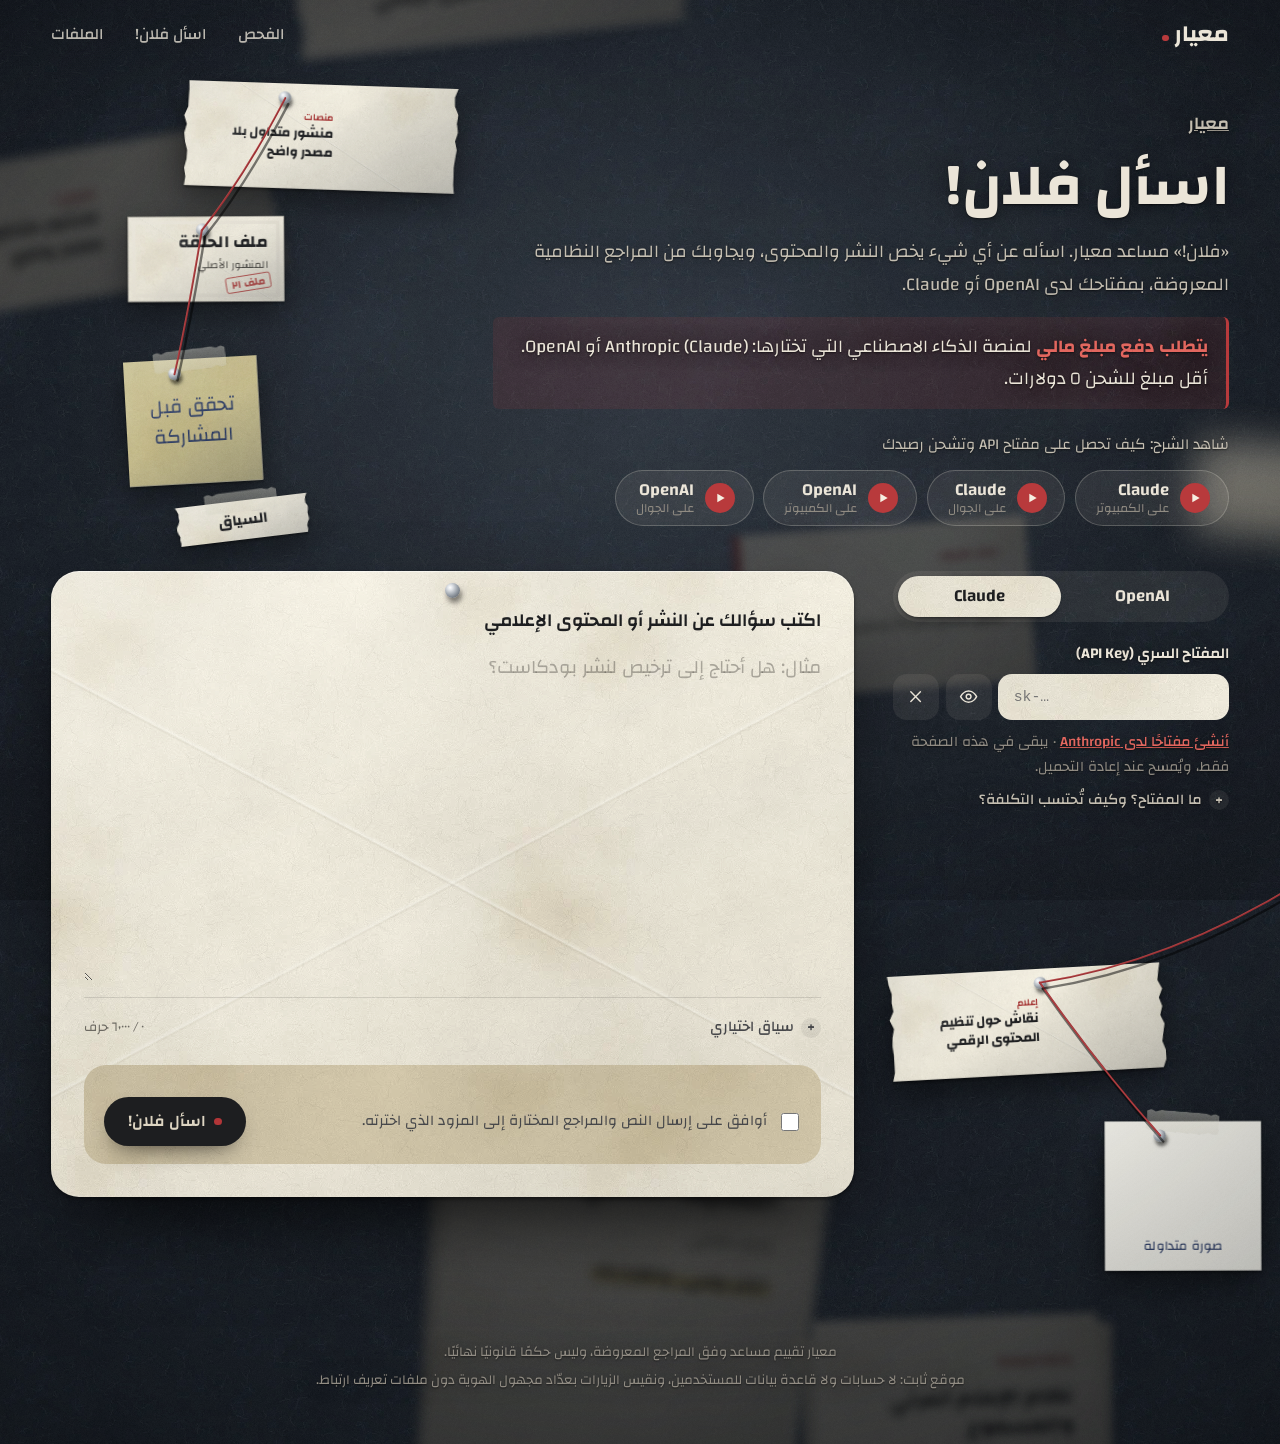
==== ask.html @ 731b9ef8 "فصل «اسأل فلان!» عن فحص النص في قسم مستقل تحت أداة الفحص، مع صفحة مستقلة ask.html Co-Authored-By: Cl" ====
<!doctype html>
<html lang="ar" dir="rtl">
  <head>
    <meta charset="UTF-8" />
    <meta name="viewport" content="width=device-width, initial-scale=1.0, viewport-fit=cover" />
    <meta http-equiv="Content-Security-Policy" content="default-src 'none'; script-src 'self'; style-src 'self'; img-src 'self' data: blob: https://tamim.goatcounter.com; font-src 'self'; connect-src 'self' https://api.anthropic.com https://api.openai.com; frame-src 'self'; media-src 'self'; object-src 'none'; base-uri 'none'; form-action 'none'">
    <meta name="referrer" content="no-referrer" />
    <meta name="color-scheme" content="light" />
    <meta name="theme-color" content="#141920" />
    <meta name="description" content="معيار: راجع نصك وافهم المراجع النظامية المرتبطة به قبل النشر. تقييم مساعد وفق مراجع محددة ومعروضة." />
    <title>اسأل فلان! — معيار</title>
    <link rel="icon" type="image/svg+xml" href="./favicon.svg" />
    <link rel="preload" as="image" href="./media/gauge-poster.webp" type="image/webp" />
    <link rel="stylesheet" href="./tamim-intro.css" />
    <script src="./ask-head.js"></script>
    <link rel="stylesheet" href="./ask.css" />
    <script type="module" crossorigin src="./assets/index-B-Z4jyRB.js"></script>
    <link rel="stylesheet" crossorigin href="./assets/index-CPMTuU82.css">
    <script type="module" src="./ask-mode.js"></script>
  </head>
  <body>
    <a class="skip" href="#api">تخطَّ إلى اسأل فلان!</a>

    <section class="tamim-intro" id="tamim-intro" aria-labelledby="tamim-intro-heading">
      <header class="tamim-masthead">
        <span class="tamim-edition" dir="ltr">TAMIM / IMPACT</span>
      </header>
      <div class="tamim-layout">
        <div class="tamim-copy">
          <h1 class="tamim-brand" id="tamim-intro-heading">مبادرة جندي على الحدود الرقمية</h1>
          <p class="tamim-initiative">منصة معيار</p>
          <div class="tamim-actions">
            <a class="tamim-action tamim-action-main" id="enter-miyaar" href="#top"><span>فحص</span><svg viewBox="0 0 24 24" aria-hidden="true"><path d="M18 6 6 18M6 6v12h12"/></svg></a>
          </div>
          <div class="tamim-follow">
            <span class="tamim-person">تميم الحارثي<em>.</em><small>مقدم برامج وصانع محتوى</small></span>
            <span class="tamim-follow-label">تابعوني<svg viewBox="0 0 52 28" aria-hidden="true"><path d="M49 5C30 2 32 23 6 22M14 15l-9 7 10 3"/></svg></span>
            <ul class="tamim-socials" aria-label="حسابات تميم">
              <li><a href="https://x.com/tamimimpact" target="_blank" rel="noopener noreferrer" aria-label="تميم على X"><svg viewBox="0 0 24 24" aria-hidden="true"><path class="fill" d="M17.8 3h3.1l-6.8 7.7 8 10.3h-6.3l-4.9-6.4L5.3 21H2.2l7.3-8.3L1.8 3h6.4l4.4 5.8L17.8 3Zm-1.1 16.2h1.7L7.4 4.7H5.6l11.1 14.5Z"/></svg></a></li>
              <li><a href="https://www.instagram.com/tamimimpact/" target="_blank" rel="noopener noreferrer" aria-label="تميم على Instagram"><svg viewBox="0 0 24 24" aria-hidden="true"><rect x="3" y="3" width="18" height="18" rx="5"/><circle cx="12" cy="12" r="4.2"/><circle fill="currentColor" stroke="none" cx="17.4" cy="6.6" r="1.1"/></svg></a></li>
              <li><a href="https://www.tiktok.com/@tamimimpact" target="_blank" rel="noopener noreferrer" aria-label="تميم على TikTok"><svg viewBox="0 0 24 24" aria-hidden="true"><path d="M14 3v11.5a3.5 3.5 0 1 1-3.5-3.5M14 3c.4 2.9 2.3 4.7 5 5"/></svg></a></li>
              <li><a href="https://www.youtube.com/@TamimImpact1" target="_blank" rel="noopener noreferrer" aria-label="تميم على YouTube"><svg viewBox="0 0 24 24" aria-hidden="true"><rect x="2.5" y="5.5" width="19" height="13" rx="4"/><path class="fill" d="M10 9.2v5.6l5-2.8z"/></svg></a></li>
              <li><a href="https://tamimbuteful1-prog.github.io/tamim-portfolio/" target="_blank" rel="noopener noreferrer" class="tamim-portfolio-link" dir="rtl">ملف الأعمال</a></li>
            </ul>
          </div>
        </div>
      </div>
      <div class="tamim-bottom">
        <p>إعلام. محتوى. أثر.</p>
        <a class="tamim-discover" href="#top">اكتشف معيار<span aria-hidden="true">↓</span></a>
      </div>
    </section>


    <header class="nav" id="nav">
      <a class="brand" href="./" aria-label="معيار — أعلى الصفحة">معيار<span class="dot" aria-hidden="true"></span></a>
      <nav aria-label="أقسام الصفحة">
        <a href="./#api">الفحص</a>
        <a href="#api">اسأل فلان!</a>
        <a href="./#files">الملفات</a>
      </nav>
    </header>


    <main id="main">
      <section class="hero" id="top" aria-labelledby="hero-h">
        <div class="hero-copy">
          <p class="hero-brand reveal">معيار</p>
          <h1 id="hero-h" class="reveal">انشر بوعي.</h1>
          <p class="lede reveal">راجع نصك وافهم المراجع النظامية المرتبطة به قبل النشر.</p>
          <div class="cta reveal">
            <a class="btn btn-primary" href="#api">فحص نص باستخدام API</a>
            <a class="btn btn-quiet" href="#files">تحميل الملفات ونسخ البرومبت</a>
          </div>
        </div>
        <a class="scroll-cue" href="#api" aria-label="تابع التمرير"><span></span></a>
      </section>

      <div id="anatomy" hidden></div>

      <!-- ============================================================ API path -->
      <section id="api" class="tool" aria-labelledby="api-h" tabindex="-1">
        <header class="section-head reveal">
          <p class="kicker"><a href="./">معيار</a></p>
          <h2 id="api-h">اسأل فلان!</h2>
          <p>«فلان!» مساعد معيار. اسأله عن أي شيء يخص النشر والمحتوى، ويجاوبك من المراجع النظامية المعروضة، بمفتاحك لدى OpenAI أو Claude.</p>
          <p class="cost-note"><b>يتطلب دفع مبلغ مالي</b> لمنصة الذكاء الاصطناعي التي تختارها: Anthropic (Claude) أو OpenAI. أقل مبلغ للشحن ٥ دولارات.</p>
          <div class="videos">
            <p class="videos-label">شاهد الشرح: كيف تحصل على مفتاح API وتشحن رصيدك</p>
            <ul class="video-list">
              <li><button type="button" class="video-btn" data-video="claude-desktop"><svg viewBox="0 0 24 24" aria-hidden="true"><path d="M8 5.5v13l11-6.5z"/></svg><span>Claude<small>على الكمبيوتر</small></span></button></li>
              <li><button type="button" class="video-btn" data-video="claude-mobile" data-short=""><svg viewBox="0 0 24 24" aria-hidden="true"><path d="M8 5.5v13l11-6.5z"/></svg><span>Claude<small>على الجوال</small></span></button></li>
              <li><button type="button" class="video-btn" data-video="openai-desktop"><svg viewBox="0 0 24 24" aria-hidden="true"><path d="M8 5.5v13l11-6.5z"/></svg><span>OpenAI<small>على الكمبيوتر</small></span></button></li>
              <li><button type="button" class="video-btn" data-video="openai-mobile" data-short=""><svg viewBox="0 0 24 24" aria-hidden="true"><path d="M8 5.5v13l11-6.5z"/></svg><span>OpenAI<small>على الجوال</small></span></button></li>
            </ul>
          </div>
        </header>

        <dialog class="video-modal" id="video-modal" aria-label="فيديو الشرح">
          <div class="video-frame" id="video-frame"></div>
          <button type="button" class="video-close" id="video-close" aria-label="إغلاق الفيديو"><svg viewBox="0 0 24 24" aria-hidden="true"><path d="M6 6l12 12M18 6 6 18"/></svg></button>
        </dialog>

        <div class="bench reveal">
          <div class="setup">
            <div class="seg" role="radiogroup" aria-label="نوع المهمة" id="task-group" hidden>
              <button type="button" role="radio" aria-checked="false" data-task="check">فحص نص</button>
              <button type="button" role="radio" aria-checked="true" data-task="question">اسأل فلان!</button>
            </div>

            <div class="seg seg-provider" role="radiogroup" aria-label="مزود الذكاء الاصطناعي" id="provider-group">
              <button type="button" role="radio" aria-checked="false" data-provider="openai">OpenAI</button>
              <button type="button" role="radio" aria-checked="true" data-provider="anthropic">Claude</button>
            </div>

            <div class="field key-field">
              <label for="api-key">المفتاح السري (API Key)</label>
              <div class="key-row">
                <input id="api-key" type="password" autocomplete="off" autocapitalize="off" spellcheck="false" dir="ltr"
                  placeholder="sk-…" aria-describedby="key-help" />
                <button type="button" class="icon-btn" id="toggle-key" aria-pressed="false" aria-label="إظهار المفتاح" title="إظهار المفتاح">
                  <svg viewBox="0 0 24 24" aria-hidden="true"><path d="M2 12s3.6-7 10-7 10 7 10 7-3.6 7-10 7S2 12 2 12Z"/><circle cx="12" cy="12" r="3"/></svg>
                </button>
                <button type="button" class="icon-btn" id="clear-key" aria-label="مسح المفتاح" title="مسح المفتاح">
                  <svg viewBox="0 0 24 24" aria-hidden="true"><path d="M6 6l12 12M18 6 6 18"/></svg>
                </button>
              </div>
              <p class="hint" id="key-help">
                <a id="key-link" href="https://platform.claude.com/settings/keys" target="_blank" rel="noopener noreferrer">أنشئ مفتاحًا لدى Anthropic</a>
                · يبقى في هذه الصفحة فقط، ويُمسح عند إعادة التحميل.
              </p>
              <details class="more">
                <summary>ما المفتاح؟ وكيف تُحتسب التكلفة؟</summary>
                <div class="more-body">
                  <p>المفتاح يسمح لهذه الصفحة بإرسال طلبك إلى المزود عبر حسابك أنت. يُنشأ من لوحة المطورين لدى المزود، ويحتاج غالبًا إلى تفعيل الفوترة أو إضافة رصيد.</p>
                  <p>فوترة API منفصلة عن اشتراك ChatGPT أو Claude؛ الاشتراك وحده لا يكفي. كل طلب يُحتسب على حسابك لدى المزود.</p>
                  <p>لا يُحفظ المفتاح في المتصفح ولا في الروابط، ولا يُرسل إلا في ترويسة المصادقة إلى عنوان المزود الرسمي. يختار معيار النموذج تلقائيًا.</p>
                </div>
              </details>
            </div>
          </div>

          <div class="sheet">
            <label for="user-text" id="input-label" class="sheet-label">الصق النص الذي تنوي نشره</label>
            <textarea id="user-text" rows="9" maxlength="6000" placeholder="اكتب أو الصق النص هنا…"></textarea>
            <div class="sheet-meta">
              <span class="counter" id="counter" aria-live="polite"></span>
              <details class="more context" id="context">
                <summary>سياق اختياري</summary>
                <div class="more-body grid3">
                  <div class="field">
                    <label for="ctx-venue">مكان النشر</label>
                    <select id="ctx-venue">
                      <option value="">غير محدد</option>
                      <option value="social">منصة تواصل اجتماعي</option>
                      <option value="web">موقع إلكتروني أو مدونة</option>
                      <option value="print">صحيفة أو مجلة أو مطبوعة</option>
                      <option value="broadcast">قناة تلفزيونية أو إذاعية</option>
                      <option value="audio">بودكاست أو محتوى صوتي</option>
                      <option value="video">فيلم أو فيديو</option>
                      <option value="outdoor">إعلان في مكان عام أو لوحة</option>
                      <option value="other">أخرى</option>
                    </select>
                  </div>
                  <div class="field">
                    <label for="ctx-ad">يتضمن إعلانًا تجاريًا؟</label>
                    <select id="ctx-ad">
                      <option value="">غير محدد</option>
                      <option value="yes">نعم</option>
                      <option value="no">لا</option>
                      <option value="unsure">غير متأكد</option>
                    </select>
                  </div>
                  <div class="field">
                    <label for="ctx-license">لديك إذن أو ترخيص ذو صلة؟</label>
                    <select id="ctx-license">
                      <option value="">غير محدد</option>
                      <option value="yes">نعم</option>
                      <option value="no">لا</option>
                      <option value="unsure">غير متأكد</option>
                      <option value="na">لا ينطبق</option>
                    </select>
                  </div>
                  <p class="hint full">لا تُدخل معلومات شخصية. تُرسل هذه الإجابات كما هي، ولا يتحقق منها معيار.</p>
                </div>
              </details>
            </div>

            <div class="runbar">
              <div class="estimate" id="estimate" aria-live="polite"></div>
              <label class="check" id="consent-box">
                <input type="checkbox" id="consent" />
                <span>أوافق على إرسال النص والمراجع المختارة إلى المزود الذي اخترته.</span>
              </label>
              <div class="actions">
                <button type="button" class="btn btn-primary" id="run">افحص النص</button>
                <button type="button" class="btn btn-quiet" id="cancel" hidden>إلغاء</button>
              </div>
              <p class="hint" id="cancel-note" hidden>الإلغاء يوقف الانتظار، ولا يضمن إلغاء تكلفة ما عالجه المزود بالفعل.</p>
            </div>
          </div>
        </div>

        <div id="output" class="output" aria-live="polite"></div>
      </section>

      <!-- ============================================================ Files path -->
      <section id="files" class="tool files" aria-labelledby="files-h" tabindex="-1">
        <header class="section-head reveal">
          <p class="kicker">المسار الثاني</p>
          <h2 id="files-h">استخدم معيار داخل مساعدك</h2>
          <p>دون مفتاح API: أرفق المراجع والبرومبت في ChatGPT أو Claude.</p>
        </header>

        <ol class="steps">
          <li class="step reveal">
            <span class="num" aria-hidden="true">١</span>
            <h3>حمّل الملفات وانسخ البرومبت.</h3>
            <div class="step-actions">
              <a class="btn btn-primary" id="zip-link" href="./miyaar-references.zip" download>تحميل ملف ZIP</a>
              <button type="button" class="btn btn-quiet" id="copy-prompt">نسخ البرومبت</button>
            </div>
            <p class="hint" id="zip-meta">ستة ملفات PDF والبرومبت، في ملف واحد.</p>
          </li>
          <li class="step reveal">
            <span class="num" aria-hidden="true">٢</span>
            <h3>فك ضغط ZIP، وأرفق ملفات PDF والبرومبت في دردشة ChatGPT أو Claude.</h3>
            <div class="step-actions">
              <a class="btn btn-quiet" href="https://chatgpt.com/" target="_blank" rel="noopener noreferrer">فتح ChatGPT</a>
              <a class="btn btn-quiet" href="https://claude.ai/" target="_blank" rel="noopener noreferrer">فتح Claude</a>
            </div>
          </li>
          <li class="step reveal">
            <span class="num" aria-hidden="true">٣</span>
            <h3>اكتب النص الذي تريد فحصه أو السؤال الذي تريد طرحه.</h3>
            <p class="hint">تظهر الإجابة داخل المساعد الذي اخترته، ويخضع الاستخدام لحدود حسابك وخطته. معيار لا ينقل الملفات تلقائيًا، ولا تعود الإجابة إلى هذه الصفحة.</p>
          </li>
        </ol>

        <details class="more prompt-view reveal">
          <summary>قراءة البرومبت كاملًا</summary>
          <div class="more-body">
            <pre id="prompt-text" dir="rtl"></pre>
          </div>
        </details>
      </section>

      <section id="founder" class="founder" aria-labelledby="founder-h">
        <p class="founder-kicker">مؤسس المبادرة</p>
        <figure class="founder-photo">
          <img src="./media/founder.jpg" width="720" height="720" loading="lazy" decoding="async" alt="تميم الحارثي" />
        </figure>
        <h2 id="founder-h" class="founder-name">تميم الحارثي</h2>
        <p class="founder-role">مبادرة جندي على الحدود الرقمية</p>
        <ul class="tamim-socials founder-socials" aria-label="حسابات تميم">
              <li><a href="https://x.com/tamimimpact" target="_blank" rel="noopener noreferrer" aria-label="تميم على X"><svg viewBox="0 0 24 24" aria-hidden="true"><path class="fill" d="M17.8 3h3.1l-6.8 7.7 8 10.3h-6.3l-4.9-6.4L5.3 21H2.2l7.3-8.3L1.8 3h6.4l4.4 5.8L17.8 3Zm-1.1 16.2h1.7L7.4 4.7H5.6l11.1 14.5Z"/></svg></a></li>
              <li><a href="https://www.instagram.com/tamimimpact/" target="_blank" rel="noopener noreferrer" aria-label="تميم على Instagram"><svg viewBox="0 0 24 24" aria-hidden="true"><rect x="3" y="3" width="18" height="18" rx="5"/><circle cx="12" cy="12" r="4.2"/><circle fill="currentColor" stroke="none" cx="17.4" cy="6.6" r="1.1"/></svg></a></li>
              <li><a href="https://www.tiktok.com/@tamimimpact" target="_blank" rel="noopener noreferrer" aria-label="تميم على TikTok"><svg viewBox="0 0 24 24" aria-hidden="true"><path d="M14 3v11.5a3.5 3.5 0 1 1-3.5-3.5M14 3c.4 2.9 2.3 4.7 5 5"/></svg></a></li>
              <li><a href="https://www.youtube.com/@TamimImpact1" target="_blank" rel="noopener noreferrer" aria-label="تميم على YouTube"><svg viewBox="0 0 24 24" aria-hidden="true"><rect x="2.5" y="5.5" width="19" height="13" rx="4"/><path class="fill" d="M10 9.2v5.6l5-2.8z"/></svg></a></li>
              <li><a href="https://tamimbuteful1-prog.github.io/tamim-portfolio/" target="_blank" rel="noopener noreferrer" class="tamim-portfolio-link" dir="rtl">ملف الأعمال</a></li>
            </ul>
      </section>

    </main>

    <footer class="foot">
      <p>معيار تقييم مساعد وفق المراجع المعروضة، وليس حكمًا قانونيًا نهائيًا.</p>
      <p>موقع ثابت: لا حسابات ولا قاعدة بيانات للمستخدمين، ونقيس الزيارات بعدّاد مجهول الهوية دون ملفات تعريف ارتباط.</p>
    </footer>

    <noscript><p class="noscript">تعمل روابط التحميل والمساعدين دون JavaScript، أما أداة الفحص عبر API فتحتاج إلى تفعيله.</p></noscript>
  </body>
</html>
---- tamim-intro.css ----
@font-face{font-family:"Changa";font-style:normal;font-weight:400;font-display:swap;src:url(./assets/fonts/changa-arabic-400-normal.woff2) format("woff2");unicode-range:U+0600-06FF,U+0750-077F,U+0870-088E,U+0890-0891,U+0897-08E1,U+08E3-08FF,U+200C-200E,U+2010-2011,U+204F,U+2E41,U+FB50-FDFF,U+FE70-FE74,U+FE76-FEFC}
@font-face{font-family:"Changa";font-style:normal;font-weight:400;font-display:swap;src:url(./assets/fonts/changa-latin-400-normal.woff2) format("woff2");unicode-range:U+0000-00FF,U+0131,U+0152-0153,U+02BB-02BC,U+02C6,U+02DA,U+02DC,U+0304,U+0308,U+0329,U+2000-206F,U+20AC,U+2122,U+2191,U+2193,U+2212,U+2215,U+FEFF,U+FFFD}
@font-face{font-family:"Changa";font-style:normal;font-weight:500;font-display:swap;src:url(./assets/fonts/changa-arabic-500-normal.woff2) format("woff2");unicode-range:U+0600-06FF,U+0750-077F,U+0870-088E,U+0890-0891,U+0897-08E1,U+08E3-08FF,U+200C-200E,U+2010-2011,U+204F,U+2E41,U+FB50-FDFF,U+FE70-FE74,U+FE76-FEFC}
@font-face{font-family:"Changa";font-style:normal;font-weight:500;font-display:swap;src:url(./assets/fonts/changa-latin-500-normal.woff2) format("woff2");unicode-range:U+0000-00FF,U+0131,U+0152-0153,U+02BB-02BC,U+02C6,U+02DA,U+02DC,U+0304,U+0308,U+0329,U+2000-206F,U+20AC,U+2122,U+2191,U+2193,U+2212,U+2215,U+FEFF,U+FFFD}
@font-face{font-family:"Changa";font-style:normal;font-weight:600;font-display:swap;src:url(./assets/fonts/changa-arabic-600-normal.woff2) format("woff2");unicode-range:U+0600-06FF,U+0750-077F,U+0870-088E,U+0890-0891,U+0897-08E1,U+08E3-08FF,U+200C-200E,U+2010-2011,U+204F,U+2E41,U+FB50-FDFF,U+FE70-FE74,U+FE76-FEFC}
@font-face{font-family:"Changa";font-style:normal;font-weight:600;font-display:swap;src:url(./assets/fonts/changa-latin-600-normal.woff2) format("woff2");unicode-range:U+0000-00FF,U+0131,U+0152-0153,U+02BB-02BC,U+02C6,U+02DA,U+02DC,U+0304,U+0308,U+0329,U+2000-206F,U+20AC,U+2122,U+2191,U+2193,U+2212,U+2215,U+FEFF,U+FFFD}
@font-face{font-family:"Changa";font-style:normal;font-weight:700;font-display:swap;src:url(./assets/fonts/changa-arabic-700-normal.woff2) format("woff2");unicode-range:U+0600-06FF,U+0750-077F,U+0870-088E,U+0890-0891,U+0897-08E1,U+08E3-08FF,U+200C-200E,U+2010-2011,U+204F,U+2E41,U+FB50-FDFF,U+FE70-FE74,U+FE76-FEFC}
@font-face{font-family:"Changa";font-style:normal;font-weight:700;font-display:swap;src:url(./assets/fonts/changa-latin-700-normal.woff2) format("woff2");unicode-range:U+0000-00FF,U+0131,U+0152-0153,U+02BB-02BC,U+02C6,U+02DA,U+02DC,U+0304,U+0308,U+0329,U+2000-206F,U+20AC,U+2122,U+2191,U+2193,U+2212,U+2215,U+FEFF,U+FFFD}
@font-face{font-family:"Changa";font-style:normal;font-weight:800;font-display:swap;src:url(./assets/fonts/changa-arabic-800-normal.woff2) format("woff2");unicode-range:U+0600-06FF,U+0750-077F,U+0870-088E,U+0890-0891,U+0897-08E1,U+08E3-08FF,U+200C-200E,U+2010-2011,U+204F,U+2E41,U+FB50-FDFF,U+FE70-FE74,U+FE76-FEFC}
@font-face{font-family:"Changa";font-style:normal;font-weight:800;font-display:swap;src:url(./assets/fonts/changa-latin-800-normal.woff2) format("woff2");unicode-range:U+0000-00FF,U+0131,U+0152-0153,U+02BB-02BC,U+02C6,U+02DA,U+02DC,U+0304,U+0308,U+0329,U+2000-206F,U+20AC,U+2122,U+2191,U+2193,U+2212,U+2215,U+FEFF,U+FFFD}
.tamim-intro{position:relative;z-index:3;isolation:isolate;overflow:hidden;min-height:100svh;background:transparent;color:#ebe5d8;padding:0 var(--gutter);display:flex;flex-direction:column;font-family:var(--body);text-shadow:0 1px 2px rgba(0,0,0,.55),0 0 18px rgba(8,10,14,.55)}
.tamim-intro::before{content:"";position:absolute;inset:0;z-index:-1;background:radial-gradient(ellipse at 22% 62%,rgba(214,170,120,.13) 0,transparent 51%),linear-gradient(125deg,transparent 52%,rgba(190,205,225,.05));pointer-events:none}
.tamim-masthead{height:100px;display:flex;align-items:center;justify-content:space-between;border-bottom:1px solid rgba(235,229,216,.13);gap:1rem}
.tamim-signature{font-family:var(--display);font-size:1rem;font-weight:650;text-decoration:none}
.tamim-edition{margin-inline-start:auto;font-size:.74rem;letter-spacing:.17em;color:#918c83;font-family:var(--display)}
.tamim-layout{flex:1;display:grid;grid-template-columns:1fr;justify-items:center;text-align:center;align-items:center;gap:4vw;max-width:1440px;width:100%;margin:auto;min-height:610px}
.tamim-copy{position:relative;z-index:2;padding:55px 0 80px;width:100%;max-width:980px;display:flex;flex-direction:column;align-items:center}
.tamim-kicker{color:#e2675f;font-weight:500;display:flex;align-items:center;gap:.65rem;margin-bottom:1.6rem;font-size:1rem}
.tamim-kicker::before{content:"";width:7px;height:7px;border-radius:50%;background:#b83a3c}
.tamim-name{font-family:var(--display);font-weight:650;font-size:clamp(1.5rem,2.3vw,2.1rem);line-height:1.35;letter-spacing:0;margin:0 0 1.5rem;text-shadow:0 2px 3px rgba(0,0,0,.6),0 0 40px rgba(8,10,14,.7)}
.tamim-brand{display:block;font-family:var(--display);font-weight:700;font-size:clamp(3.6rem,7vw,7rem);line-height:1.15;margin:0 0 .6rem;text-shadow:0 2px 3px rgba(0,0,0,.6),0 0 40px rgba(8,10,14,.7)}.tamim-brand em{color:#c9433f;font-style:normal}
.tamim-initiative{font-size:clamp(1.3rem,2.4vw,2rem);font-weight:500;line-height:1.6;color:#ebe5d8;margin:0 0 2.6rem}
.tamim-name span{display:inline}.tamim-name span+span::before{content:" "}.tamim-name em{color:#c9433f;font-style:normal}
.tamim-description{font-size:clamp(1.05rem,1.6vw,1.3rem);color:#c4beb1;margin:0 0 2.1rem}
.tamim-actions{display:flex;gap:.7rem;flex-wrap:wrap;align-items:center;justify-content:center;width:100%}
.tamim-action{display:inline-flex;align-items:center;justify-content:center;gap:2rem;min-height:58px;padding:.75rem 1.55rem;border-radius:999px;text-decoration:none;font-size:1.05rem;font-weight:600;transition:transform .25s,background .25s;min-width:170px;text-shadow:none}
.tamim-action:hover{transform:translateY(-3px)}.tamim-action svg{width:24px;height:24px;fill:none;stroke:currentColor;stroke-width:1.7;stroke-linecap:round;stroke-linejoin:round}
.tamim-action-main{width:min(100%,780px);min-width:0;min-height:84px;padding:1rem 2.4rem;font-size:1.6rem;justify-content:space-between;background:#b83a3c;color:#f6efe2;box-shadow:0 10px 28px -14px rgba(0,0,0,.85)}.tamim-action-main:hover{background:#a03034}
.tamim-action-fame{border:1px solid rgba(235,229,216,.28);background:transparent;color:#ebe5d8}.tamim-action-fame:hover{background:rgba(235,229,216,.08)}
.tamim-follow{margin-top:2.5rem;display:flex;align-items:center;justify-content:center;flex-wrap:wrap;gap:1.1rem}
.tamim-person{display:inline-flex;align-items:baseline;gap:.5rem;font-family:var(--display);font-weight:650;font-size:1rem;color:#ebe5d8;padding-inline-end:1.1rem;border-inline-end:1px solid rgba(235,229,216,.18)}.tamim-person em{color:#c9433f;font-style:normal;margin-inline-start:-.45rem}.tamim-person small{font-family:var(--body);font-weight:400;font-size:.8rem;color:#918c83}
.tamim-follow-label{font-size:.9rem;color:#918c83;display:inline-flex;align-items:center;gap:.6rem}.tamim-follow-label svg{width:42px;height:24px;fill:none;stroke:#b83a3c;stroke-width:1.5;stroke-linecap:round;stroke-linejoin:round}
.tamim-socials{display:flex;gap:.5rem;list-style:none;padding:0;margin:0;direction:ltr}
.tamim-socials a{display:grid;place-items:center;width:45px;height:45px;border:1px solid rgba(235,229,216,.22);border-radius:50%;transition:background .2s,transform .2s;text-decoration:none;background:rgba(235,229,216,.05);color:#ebe5d8}
.tamim-socials a:hover{background:rgba(235,229,216,.15);transform:translateY(-3px)}
.tamim-socials svg{width:19px;height:19px;stroke:currentColor;stroke-width:1.65;fill:none;stroke-linecap:round;stroke-linejoin:round}.tamim-socials .fill{stroke:none;fill:currentColor}
.tamim-portrait{align-self:stretch;position:relative;min-height:620px;margin:0;display:flex;align-items:flex-end;justify-content:center;z-index:0}
.tamim-portrait::before{content:"";position:absolute;bottom:0;width:90%;height:80%;border-radius:48% 48% 0 0;background:radial-gradient(70% 55% at 50% 30%,rgba(196,210,228,.2),rgba(196,210,228,0) 75%),linear-gradient(150deg,rgba(38,48,61,.85),rgba(16,21,27,.9));border:1px solid rgba(235,229,216,.12);box-shadow:0 30px 60px -20px rgba(0,0,0,.7);z-index:-2}
.tamim-orbit{position:absolute;width:96%;aspect-ratio:1;border:1.5px solid rgba(184,58,60,.55);border-radius:50%;bottom:8%;z-index:-1;transform:rotate(-17deg) scaleY(.84)}
.tamim-orbit::after{content:"";position:absolute;width:14px;height:14px;border-radius:50%;background:radial-gradient(circle at 34% 30%,#fff 0,#e3e6ea 16%,#9aa1a9 52%,#444a52 100%);top:12%;right:10%;box-shadow:2px 5px 5px rgba(0,0,0,.55)}
.tamim-portrait img{width:100%;height:100%;max-height:780px;position:absolute;bottom:-1px;object-fit:contain;object-position:center bottom;filter:drop-shadow(0 18px 35px rgba(0,0,0,.55))}
.tamim-credit{position:absolute;bottom:32px;left:0;font-size:.67rem;letter-spacing:.15em;writing-mode:vertical-rl;direction:ltr;color:#8b867d;z-index:2}
.tamim-bottom{min-height:72px;border-top:1px solid rgba(235,229,216,.13);display:flex;align-items:center;justify-content:space-between;gap:1rem;position:relative;z-index:2;background:transparent}
.tamim-bottom p{font-size:.8rem;color:#918c83;margin:0}.tamim-discover{display:flex;align-items:center;gap:1rem;text-decoration:none;font-size:.85rem;font-weight:500;min-height:48px}.tamim-discover span{font-size:1.4rem;color:#e2675f;transition:transform .2s}.tamim-discover:hover span{transform:translateY(4px)}
html.tamim-intro-visible .nav{opacity:0;visibility:hidden;pointer-events:none}
.tamim-intro-ready .tamim-copy{animation:tamim-enter .8s cubic-bezier(.2,.7,.1,1) both}.tamim-intro-ready .tamim-portrait{animation:tamim-enter 1s .1s cubic-bezier(.2,.7,.1,1) both}
@keyframes tamim-enter{from{opacity:0;transform:translateY(22px)}to{opacity:1;transform:translateY(0)}}
@media(min-width:1600px){.tamim-layout{min-height:760px}}
@media(max-width:900px){.tamim-layout{gap:1rem;min-height:570px}.tamim-name{font-size:clamp(1.4rem,3vw,1.9rem)}.tamim-portrait{min-height:560px}.tamim-actions{gap:.6rem}.tamim-action{min-width:145px;gap:1.3rem}.tamim-follow{gap:.6rem}.tamim-follow-label svg{width:28px}}
@media(max-width:620px){.tamim-masthead{height:74px}.tamim-signature{font-size:.85rem}.tamim-edition{font-size:.62rem;letter-spacing:.1em}.tamim-layout{display:flex;flex-direction:column;gap:0;min-height:0}.tamim-copy{align-self:stretch;padding:35px 0 0}.tamim-kicker{font-size:.9rem;margin-bottom:.7rem}.tamim-name{font-size:clamp(1.35rem,6vw,1.7rem);line-height:1.3;margin-bottom:.9rem}.tamim-name span{display:inline}.tamim-name span+span::before{content:" "}.tamim-description{font-size:1rem;margin-bottom:1.3rem}.tamim-actions{flex-wrap:nowrap}.tamim-action{flex:1;min-width:0;min-height:70px;font-size:1.35rem;padding:.7rem 1rem;justify-content:space-between}.tamim-follow{margin-top:1.4rem;justify-content:center;gap:.8rem}.tamim-person{flex-basis:100%;justify-content:center;border:0;padding:0}.tamim-socials a{width:42px;height:42px}.tamim-portrait{align-self:center;width:min(100%,410px);min-height:340px;height:clamp(340px,88vw,440px);margin-top:15px}.tamim-portrait::before{width:88%;height:90%}.tamim-portrait img{width:100%;max-height:110%;height:110%;object-position:bottom}.tamim-orbit{bottom:0;width:100%}.tamim-credit{left:0;bottom:30px;font-size:.55rem}.tamim-bottom{min-height:65px}.tamim-bottom p{font-size:.72rem}.tamim-discover{font-size:.78rem;gap:.6rem}}
@media(max-width:620px){.tamim-name{font-size:clamp(1.35rem,6vw,1.7rem)}.tamim-brand{font-size:clamp(3rem,15vw,4.4rem)}.tamim-initiative{font-size:1rem;margin-bottom:1.4rem}}
@media(prefers-reduced-motion:reduce){.tamim-intro *{animation:none!important;transition:none!important}}

/* hero: initiative title, small platform label, centered check button */
.tamim-brand{font-size:clamp(2.2rem,4.6vw,4.6rem);line-height:1.3}
.tamim-initiative{font-size:clamp(.8rem,1vw,.95rem);font-weight:500;color:rgba(235,229,216,.7);letter-spacing:.02em;margin:0 0 2.2rem}
.tamim-action-main{position:relative;justify-content:center}
.tamim-action-main svg{position:absolute;left:2.4rem;top:50%;transform:translateY(-50%)}
@media(max-width:620px){.tamim-brand{font-size:clamp(1.9rem,8.6vw,2.6rem)}.tamim-initiative{font-size:.78rem;margin-bottom:1.3rem}.tamim-actions .tamim-action-main{justify-content:center}.tamim-action-main svg{left:1.2rem}}

/* gauge removed: single-column hero */
.hero{grid-template-columns:minmax(0,1fr)}
.hero .hero-copy{max-width:44rem}

/* founder (last section) */
.founder{position:relative;z-index:2;display:flex;flex-direction:column;align-items:center;text-align:center;padding:clamp(4rem,10vh,7rem) 1.5rem clamp(4rem,10vh,6rem)}
.founder-kicker{font-family:var(--display, "Alexandria", sans-serif);font-weight:600;font-size:.95rem;letter-spacing:.04em;color:#c23d2e;margin:0 0 1.6rem}
.founder-photo{position:relative;margin:0;width:min(62vw,300px);padding:12px 12px 46px;background:linear-gradient(170deg,#ebe5d6,#d6cfbb);box-shadow:0 30px 60px -24px rgba(0,0,0,.85),0 2px 0 rgba(255,255,255,.35) inset;transform:rotate(-2.5deg);transition:transform .5s cubic-bezier(.2,.8,.2,1)}
.founder-photo:hover{transform:rotate(0) translateY(-6px)}
.founder-photo::before{content:"";position:absolute;top:-10px;left:50%;width:18px;height:18px;border-radius:50%;transform:translateX(-50%);background:radial-gradient(circle at 35% 30%,#fff,#a9abb0 45%,#5d6066 80%);box-shadow:0 3px 5px rgba(0,0,0,.55);z-index:2}
.founder-photo img{display:block;width:100%;height:auto;aspect-ratio:1;object-fit:cover;filter:saturate(.95) contrast(1.03)}
.founder-name{font-family:var(--display, "Alexandria", sans-serif);font-weight:800;font-size:clamp(2rem,5vw,3.2rem);line-height:1.2;color:#ebe5d8;margin:2rem 0 .35rem}
.founder-role{color:rgba(235,229,216,.62);font-size:1rem;margin:0 0 1.6rem}
.founder-socials{display:flex;gap:.75rem;justify-content:center;list-style:none;margin:0;padding:0}
.founder-kicker{position:relative;z-index:3;background:rgba(23,27,35,.88);padding:.4rem 1rem;border-radius:999px;border:1px solid rgba(194,61,46,.45)}
.founder-photo,.founder-name,.founder-role,.founder-socials{position:relative;z-index:3}
.founder-name{text-shadow:0 4px 24px rgba(0,0,0,.6)}

/* one typeface everywhere (handwritten notes keep Aref Ruqaa) */
html:root{--display:"Changa",system-ui,sans-serif;--body:"Changa",system-ui,sans-serif}
.tamim-brand,.founder-name{font-family:"Changa",sans-serif;font-weight:800;line-height:1.35;letter-spacing:0}
.fame h2{font-family:"Changa",sans-serif}
/* founder: bigger portrait */
.founder-photo{width:min(84vw,460px);padding:16px 16px 60px}
.tamim-brand{font-size:clamp(2.6rem,6.2vw,6.2rem);line-height:1.3}
@media(max-width:620px){.tamim-brand{font-size:clamp(2.2rem,10.5vw,3rem)}}

.tamim-socials a.tamim-portfolio-link{width:auto;padding-inline:.75rem;border-radius:999px;white-space:nowrap;font-size:.85rem;font-weight:600}
---- ask.css ----
/* «اسأل فلان!» section and page */
.ask-frame { display: block; width: 100%; height: 56rem; border: 0; background: transparent; }
.tool.ask { padding-bottom: clamp(2rem, 6vh, 4rem); }

/* standalone page: only the tool */
html.ask-page .tamim-intro,
html.ask-page .hero,
html.ask-page #anatomy,
html.ask-page #files,
html.ask-page #founder { display: none !important; }
html.ask-page #api { padding-top: clamp(6rem, 12vh, 8rem); }

/* embedded inside the home page: no page chrome, transparent background */
html.ask-embed body { background: transparent; }
html.ask-embed body::before { display: none; }
html.ask-embed #board,
html.ask-embed .nav,
html.ask-embed .foot,
html.ask-embed .skip,
html.ask-embed #api > .section-head,
html.ask-embed #gauge-canvas { display: none !important; }
html.ask-embed #api { padding: 0; max-width: none; }
html.ask-embed .setup { position: static; }
html.ask-embed .reveal { opacity: 1 !important; transform: none !important; filter: none !important; }
---- assets/index-CPMTuU82.css ----
@font-face{font-family:IBM Plex Sans Arabic;font-style:normal;font-display:swap;font-weight:400;src:url(./ibm-plex-sans-arabic-arabic-400-normal-CyU-ddYS.woff2) format("woff2"),url(./ibm-plex-sans-arabic-arabic-400-normal-EA1o-u_Q.woff) format("woff");unicode-range:U+0600-06FF,U+0750-077F,U+0870-088E,U+0890-0891,U+0897-08E1,U+08E3-08FF,U+200C-200E,U+2010-2011,U+204F,U+2E41,U+FB50-FDFF,U+FE70-FE74,U+FE76-FEFC,U+102E0-102FB,U+10E60-10E7E,U+10EC2-10EC4,U+10EFC-10EFF,U+1EE00-1EE03,U+1EE05-1EE1F,U+1EE21-1EE22,U+1EE24,U+1EE27,U+1EE29-1EE32,U+1EE34-1EE37,U+1EE39,U+1EE3B,U+1EE42,U+1EE47,U+1EE49,U+1EE4B,U+1EE4D-1EE4F,U+1EE51-1EE52,U+1EE54,U+1EE57,U+1EE59,U+1EE5B,U+1EE5D,U+1EE5F,U+1EE61-1EE62,U+1EE64,U+1EE67-1EE6A,U+1EE6C-1EE72,U+1EE74-1EE77,U+1EE79-1EE7C,U+1EE7E,U+1EE80-1EE89,U+1EE8B-1EE9B,U+1EEA1-1EEA3,U+1EEA5-1EEA9,U+1EEAB-1EEBB,U+1EEF0-1EEF1}@font-face{font-family:IBM Plex Sans Arabic;font-style:normal;font-display:swap;font-weight:400;src:url(./ibm-plex-sans-arabic-cyrillic-ext-400-normal-KAuemXZb.woff2) format("woff2"),url(./ibm-plex-sans-arabic-cyrillic-ext-400-normal-BnfWueTs.woff) format("woff");unicode-range:U+0460-052F,U+1C80-1C8A,U+20B4,U+2DE0-2DFF,U+A640-A69F,U+FE2E-FE2F}@font-face{font-family:IBM Plex Sans Arabic;font-style:normal;font-display:swap;font-weight:400;src:url(./ibm-plex-sans-arabic-latin-ext-400-normal-BpLfq-63.woff2) format("woff2"),url(./ibm-plex-sans-arabic-latin-ext-400-normal-BeVLg08x.woff) format("woff");unicode-range:U+0100-02BA,U+02BD-02C5,U+02C7-02CC,U+02CE-02D7,U+02DD-02FF,U+0304,U+0308,U+0329,U+1D00-1DBF,U+1E00-1E9F,U+1EF2-1EFF,U+2020,U+20A0-20AB,U+20AD-20C0,U+2113,U+2C60-2C7F,U+A720-A7FF}@font-face{font-family:IBM Plex Sans Arabic;font-style:normal;font-display:swap;font-weight:400;src:url(./ibm-plex-sans-arabic-latin-400-normal-Bo5KPYvw.woff2) format("woff2"),url(./ibm-plex-sans-arabic-latin-400-normal-CFZh1unN.woff) format("woff");unicode-range:U+0000-00FF,U+0131,U+0152-0153,U+02BB-02BC,U+02C6,U+02DA,U+02DC,U+0304,U+0308,U+0329,U+2000-206F,U+20AC,U+2122,U+2191,U+2193,U+2212,U+2215,U+FEFF,U+FFFD}@font-face{font-family:IBM Plex Sans Arabic;font-style:normal;font-display:swap;font-weight:500;src:url(./ibm-plex-sans-arabic-arabic-500-normal-C4MQITzh.woff2) format("woff2"),url(./ibm-plex-sans-arabic-arabic-500-normal-DPXcppbm.woff) format("woff");unicode-range:U+0600-06FF,U+0750-077F,U+0870-088E,U+0890-0891,U+0897-08E1,U+08E3-08FF,U+200C-200E,U+2010-2011,U+204F,U+2E41,U+FB50-FDFF,U+FE70-FE74,U+FE76-FEFC,U+102E0-102FB,U+10E60-10E7E,U+10EC2-10EC4,U+10EFC-10EFF,U+1EE00-1EE03,U+1EE05-1EE1F,U+1EE21-1EE22,U+1EE24,U+1EE27,U+1EE29-1EE32,U+1EE34-1EE37,U+1EE39,U+1EE3B,U+1EE42,U+1EE47,U+1EE49,U+1EE4B,U+1EE4D-1EE4F,U+1EE51-1EE52,U+1EE54,U+1EE57,U+1EE59,U+1EE5B,U+1EE5D,U+1EE5F,U+1EE61-1EE62,U+1EE64,U+1EE67-1EE6A,U+1EE6C-1EE72,U+1EE74-1EE77,U+1EE79-1EE7C,U+1EE7E,U+1EE80-1EE89,U+1EE8B-1EE9B,U+1EEA1-1EEA3,U+1EEA5-1EEA9,U+1EEAB-1EEBB,U+1EEF0-1EEF1}@font-face{font-family:IBM Plex Sans Arabic;font-style:normal;font-display:swap;font-weight:500;src:url(./ibm-plex-sans-arabic-cyrillic-ext-500-normal-OtpNIXEE.woff2) format("woff2"),url(./ibm-plex-sans-arabic-cyrillic-ext-500-normal-B_79k98k.woff) format("woff");unicode-range:U+0460-052F,U+1C80-1C8A,U+20B4,U+2DE0-2DFF,U+A640-A69F,U+FE2E-FE2F}@font-face{font-family:IBM Plex Sans Arabic;font-style:normal;font-display:swap;font-weight:500;src:url(./ibm-plex-sans-arabic-latin-ext-500-normal-Ck_W4G78.woff2) format("woff2"),url(./ibm-plex-sans-arabic-latin-ext-500-normal-eJxPnL1P.woff) format("woff");unicode-range:U+0100-02BA,U+02BD-02C5,U+02C7-02CC,U+02CE-02D7,U+02DD-02FF,U+0304,U+0308,U+0329,U+1D00-1DBF,U+1E00-1E9F,U+1EF2-1EFF,U+2020,U+20A0-20AB,U+20AD-20C0,U+2113,U+2C60-2C7F,U+A720-A7FF}@font-face{font-family:IBM Plex Sans Arabic;font-style:normal;font-display:swap;font-weight:500;src:url(./ibm-plex-sans-arabic-latin-500-normal-Cd6jVIg7.woff2) format("woff2"),url(./ibm-plex-sans-arabic-latin-500-normal-BletK1Hp.woff) format("woff");unicode-range:U+0000-00FF,U+0131,U+0152-0153,U+02BB-02BC,U+02C6,U+02DA,U+02DC,U+0304,U+0308,U+0329,U+2000-206F,U+20AC,U+2122,U+2191,U+2193,U+2212,U+2215,U+FEFF,U+FFFD}@font-face{font-family:IBM Plex Sans Arabic;font-style:normal;font-display:swap;font-weight:600;src:url(./ibm-plex-sans-arabic-arabic-600-normal-0pRdybE_.woff2) format("woff2"),url(./ibm-plex-sans-arabic-arabic-600-normal-MJZ0liF5.woff) format("woff");unicode-range:U+0600-06FF,U+0750-077F,U+0870-088E,U+0890-0891,U+0897-08E1,U+08E3-08FF,U+200C-200E,U+2010-2011,U+204F,U+2E41,U+FB50-FDFF,U+FE70-FE74,U+FE76-FEFC,U+102E0-102FB,U+10E60-10E7E,U+10EC2-10EC4,U+10EFC-10EFF,U+1EE00-1EE03,U+1EE05-1EE1F,U+1EE21-1EE22,U+1EE24,U+1EE27,U+1EE29-1EE32,U+1EE34-1EE37,U+1EE39,U+1EE3B,U+1EE42,U+1EE47,U+1EE49,U+1EE4B,U+1EE4D-1EE4F,U+1EE51-1EE52,U+1EE54,U+1EE57,U+1EE59,U+1EE5B,U+1EE5D,U+1EE5F,U+1EE61-1EE62,U+1EE64,U+1EE67-1EE6A,U+1EE6C-1EE72,U+1EE74-1EE77,U+1EE79-1EE7C,U+1EE7E,U+1EE80-1EE89,U+1EE8B-1EE9B,U+1EEA1-1EEA3,U+1EEA5-1EEA9,U+1EEAB-1EEBB,U+1EEF0-1EEF1}@font-face{font-family:IBM Plex Sans Arabic;font-style:normal;font-display:swap;font-weight:600;src:url(./ibm-plex-sans-arabic-cyrillic-ext-600-normal-ABNWglN6.woff2) format("woff2"),url(./ibm-plex-sans-arabic-cyrillic-ext-600-normal-CFFPHiVs.woff) format("woff");unicode-range:U+0460-052F,U+1C80-1C8A,U+20B4,U+2DE0-2DFF,U+A640-A69F,U+FE2E-FE2F}@font-face{font-family:IBM Plex Sans Arabic;font-style:normal;font-display:swap;font-weight:600;src:url(./ibm-plex-sans-arabic-latin-ext-600-normal-DjDAeNQD.woff2) format("woff2"),url(./ibm-plex-sans-arabic-latin-ext-600-normal-DT29Q8HW.woff) format("woff");unicode-range:U+0100-02BA,U+02BD-02C5,U+02C7-02CC,U+02CE-02D7,U+02DD-02FF,U+0304,U+0308,U+0329,U+1D00-1DBF,U+1E00-1E9F,U+1EF2-1EFF,U+2020,U+20A0-20AB,U+20AD-20C0,U+2113,U+2C60-2C7F,U+A720-A7FF}@font-face{font-family:IBM Plex Sans Arabic;font-style:normal;font-display:swap;font-weight:600;src:url(./ibm-plex-sans-arabic-latin-600-normal-KrqB56Mw.woff2) format("woff2"),url(./ibm-plex-sans-arabic-latin-600-normal-Dk5eISD_.woff) format("woff");unicode-range:U+0000-00FF,U+0131,U+0152-0153,U+02BB-02BC,U+02C6,U+02DA,U+02DC,U+0304,U+0308,U+0329,U+2000-206F,U+20AC,U+2122,U+2191,U+2193,U+2212,U+2215,U+FEFF,U+FFFD}@font-face{font-family:Alexandria Variable;font-style:normal;font-display:swap;font-weight:100 900;src:url(./alexandria-arabic-wght-normal-BMWQQIfH.woff2) format("woff2-variations");unicode-range:U+0600-06FF,U+0750-077F,U+0870-088E,U+0890-0891,U+0897-08E1,U+08E3-08FF,U+200C-200E,U+2010-2011,U+204F,U+2E41,U+FB50-FDFF,U+FE70-FE74,U+FE76-FEFC,U+102E0-102FB,U+10E60-10E7E,U+10EC2-10EC4,U+10EFC-10EFF,U+1EE00-1EE03,U+1EE05-1EE1F,U+1EE21-1EE22,U+1EE24,U+1EE27,U+1EE29-1EE32,U+1EE34-1EE37,U+1EE39,U+1EE3B,U+1EE42,U+1EE47,U+1EE49,U+1EE4B,U+1EE4D-1EE4F,U+1EE51-1EE52,U+1EE54,U+1EE57,U+1EE59,U+1EE5B,U+1EE5D,U+1EE5F,U+1EE61-1EE62,U+1EE64,U+1EE67-1EE6A,U+1EE6C-1EE72,U+1EE74-1EE77,U+1EE79-1EE7C,U+1EE7E,U+1EE80-1EE89,U+1EE8B-1EE9B,U+1EEA1-1EEA3,U+1EEA5-1EEA9,U+1EEAB-1EEBB,U+1EEF0-1EEF1}@font-face{font-family:Alexandria Variable;font-style:normal;font-display:swap;font-weight:100 900;src:url(./alexandria-vietnamese-wght-normal-DvU6pLYV.woff2) format("woff2-variations");unicode-range:U+0102-0103,U+0110-0111,U+0128-0129,U+0168-0169,U+01A0-01A1,U+01AF-01B0,U+0300-0301,U+0303-0304,U+0308-0309,U+0323,U+0329,U+1EA0-1EF9,U+20AB}@font-face{font-family:Alexandria Variable;font-style:normal;font-display:swap;font-weight:100 900;src:url(./alexandria-latin-ext-wght-normal-CJ9LaFMc.woff2) format("woff2-variations");unicode-range:U+0100-02BA,U+02BD-02C5,U+02C7-02CC,U+02CE-02D7,U+02DD-02FF,U+0304,U+0308,U+0329,U+1D00-1DBF,U+1E00-1E9F,U+1EF2-1EFF,U+2020,U+20A0-20AB,U+20AD-20C0,U+2113,U+2C60-2C7F,U+A720-A7FF}@font-face{font-family:Alexandria Variable;font-style:normal;font-display:swap;font-weight:100 900;src:url(./alexandria-latin-wght-normal-9GNYQ01K.woff2) format("woff2-variations");unicode-range:U+0000-00FF,U+0131,U+0152-0153,U+02BB-02BC,U+02C6,U+02DA,U+02DC,U+0304,U+0308,U+0329,U+2000-206F,U+20AC,U+2122,U+2191,U+2193,U+2212,U+2215,U+FEFF,U+FFFD}@font-face{font-family:Aref Ruqaa;font-style:normal;font-display:swap;font-weight:400;src:url(./aref-ruqaa-arabic-400-normal-AKnCEuAE.woff2) format("woff2"),url(./aref-ruqaa-arabic-400-normal-DTcVTQXE.woff) format("woff")}:root{--board: #161c23;--ivory: #141920;--paper: #ddd6c4;--sheet: #e8e2d3;--paper-ink: #1d1e20;--ink: #ebe5d8;--ink-2: #c4beb1;--ink-hover: #fffaf0;--muted: #918c83;--line: rgba(235, 229, 216, .13);--line-2: rgba(235, 229, 216, .24);--tint: rgba(235, 229, 216, .08);--tint-2: rgba(235, 229, 216, .15);--orange: #b83a3c;--orange-ink: #e2675f;--hl: rgba(226, 196, 92, .5);--text-shadow: 0 1px 2px rgba(0, 0, 0, .55), 0 0 18px rgba(8, 10, 14, .55);--green: #2c8a57;--green-soft: #e3f1e8;--red: #c23d2e;--red-soft: #f7e3df;--sand: #a88e62;--sand-soft: #e8dfc8;--stage: #0b0e12;--stage-ink: #efe8da;--radius: 22px;--display: "Alexandria Variable", "IBM Plex Sans Arabic", "Noto Sans Arabic", system-ui, sans-serif;--body: "IBM Plex Sans Arabic", "Noto Sans Arabic", "Segoe UI", system-ui, sans-serif;--ease: cubic-bezier(.2, .7, .1, 1);--gutter: clamp(1.1rem, 4vw, 3.5rem);color-scheme:light}*,*:before,*:after{box-sizing:border-box}html{-webkit-text-size-adjust:100%;text-size-adjust:100%;scroll-behavior:smooth;scroll-padding-top:5rem}@media(prefers-reduced-motion:reduce){html{scroll-behavior:auto}}body{margin:0;background:var(--board) url(./felt-DKW3_qkX.webp) repeat;background-size:384px 384px;color:var(--ink);font-family:var(--body);font-size:1.0625rem;line-height:1.8;text-rendering:optimizeLegibility;-webkit-font-smoothing:antialiased;overflow-x:hidden}body:before{content:"";position:fixed;inset:0;pointer-events:none;z-index:0;background:radial-gradient(70% 60% at 50% 38%,rgba(150,168,190,.1),transparent 70%),radial-gradient(130% 100% at 50% 45%,transparent 45%,rgba(4,6,9,.7) 100%)}h1,h2,h3{font-family:var(--display);font-weight:650;line-height:1.2;margin:0;letter-spacing:0}p{margin:0 0 .8em}a{color:inherit}img{max-width:100%;display:block}button,input,select,textarea{font:inherit;color:inherit}:focus-visible{outline:2.5px solid var(--orange);outline-offset:3px;border-radius:8px}[hidden]{display:none!important}.skip{position:absolute;inset-inline-start:1rem;top:-4rem;z-index:50;background:var(--ink);color:var(--ivory);padding:.6rem 1rem;border-radius:999px;text-decoration:none}.skip:focus{top:1rem}.nav{position:fixed;inset:0 0 auto;z-index:20;display:flex;align-items:center;justify-content:space-between;gap:1rem;padding:.9rem var(--gutter);transition:background .5s var(--ease),color .5s var(--ease),box-shadow .5s var(--ease)}.nav.scrolled{background:#0e1217b8;backdrop-filter:blur(14px) saturate(1.2);-webkit-backdrop-filter:blur(14px) saturate(1.2);box-shadow:0 1px 0 var(--line)}.nav.on-dark{color:var(--stage-ink);background:#080a0d8c;box-shadow:none}.brand{font-family:var(--display);font-weight:700;font-size:1.45rem;text-decoration:none;display:inline-flex;align-items:baseline;gap:.3rem}.brand .dot{width:.42rem;height:.42rem;border-radius:50%;background:var(--orange)}.nav nav{display:flex;gap:clamp(.9rem,2.5vw,2rem)}.nav nav a{text-decoration:none;font-weight:500;font-size:.98rem;opacity:.78;padding:.35rem 0;transition:opacity .3s}.nav nav a:hover{opacity:1}#gauge-canvas{position:fixed;inset:0;width:100vw;height:100vh;z-index:1;pointer-events:none;visibility:hidden}.gl-ready #gauge-canvas{visibility:visible}.gauge-slot{position:relative;aspect-ratio:1;width:100%}.gauge-slot .poster{width:100%;height:100%;object-fit:contain;filter:drop-shadow(0 30px 40px rgba(0,0,0,.5));transition:opacity .8s var(--ease)}.gl-ready .gauge-slot .poster{opacity:0}.btn{--bg: var(--ink);--fg: var(--ivory);display:inline-flex;align-items:center;justify-content:center;gap:.55rem;min-height:3.1rem;padding:.7rem 1.5rem;border-radius:999px;border:0;background:var(--bg);color:var(--fg);font-weight:600;font-size:1rem;line-height:1.3;text-decoration:none;cursor:pointer;transition:background .35s var(--ease),color .35s var(--ease),transform .35s var(--ease),box-shadow .35s var(--ease);-webkit-tap-highlight-color:transparent}.btn:hover{transform:translateY(-1px)}.btn:active{transform:translateY(1px) scale(.99)}.btn-primary{box-shadow:0 10px 24px -12px #000c}.btn-primary:before{content:"";width:.45rem;height:.45rem;border-radius:50%;background:var(--orange);transition:transform .35s var(--ease)}.btn-primary:hover{--bg: var(--ink-hover)}.btn-primary:hover:before{transform:scale(1.35)}.btn-quiet{--bg: var(--tint);--fg: var(--ink)}.btn-quiet:hover{--bg: var(--tint-2)}.btn[disabled]{opacity:.55;cursor:progress;transform:none}.btn.small{min-height:2.4rem;padding:.4rem 1rem;font-size:.92rem}.btn.small:before{display:none}.icon-btn{display:inline-grid;place-items:center;width:2.9rem;height:2.9rem;flex:none;border:0;border-radius:14px;background:var(--tint);cursor:pointer;transition:background .3s}.icon-btn:hover{background:var(--tint-2)}.icon-btn svg{width:1.2rem;height:1.2rem;fill:none;stroke:currentColor;stroke-width:1.8;stroke-linecap:round}.icon-btn[aria-pressed=true]{background:var(--ink);color:var(--ivory)}.text-link{color:var(--orange-ink);text-decoration:underline;text-decoration-thickness:1px;text-underline-offset:.3em}.hero{position:relative;min-height:100svh;display:grid;grid-template-columns:minmax(0,1.05fr) minmax(0,1fr);align-items:center;gap:clamp(1rem,4vw,4rem);padding:clamp(6rem,12vh,8rem) var(--gutter) clamp(3rem,8vh,5rem)}.hero-copy{position:relative;z-index:2;max-width:40rem}.hero-brand{font-family:var(--display);font-weight:600;font-size:clamp(1.2rem,2vw,1.5rem);color:var(--orange-ink);margin-bottom:.6rem}.hero h1{font-size:clamp(3.4rem,8.2vw,8.4rem);font-weight:700;line-height:1.25;margin-bottom:1.4rem;white-space:nowrap}.lede{font-size:clamp(1.15rem,1.8vw,1.45rem);line-height:1.75;color:var(--ink-2);max-width:30ch;margin-bottom:2.2rem}.cta{display:flex;flex-wrap:wrap;gap:.75rem}.hero-visual{position:relative;z-index:0;margin:0;justify-self:center;width:min(100%,40rem)}.caption{position:relative;z-index:2;text-align:center;font-size:.82rem;color:var(--muted);margin-top:.6rem}.scroll-cue{position:absolute;bottom:1.6rem;inset-inline-start:50%;transform:translate(50%);width:1.6rem;height:2.6rem;border-radius:999px;box-shadow:inset 0 0 0 1.5px var(--line-2);z-index:2}.scroll-cue span{position:absolute;top:.55rem;inset-inline-start:50%;width:3px;height:.55rem;margin-inline-start:-1.5px;border-radius:3px;background:var(--ink-2);animation:cue 2.2s var(--ease) infinite}@keyframes cue{0%{transform:translateY(0);opacity:0}30%{opacity:1}80%,to{transform:translateY(.9rem);opacity:0}}.stage{position:relative;background:linear-gradient(#0b0e1200 0,#0b0e12a8 22vh calc(100% - 22vh),#0b0e1200);color:var(--stage-ink);padding:7rem var(--gutter)}.stage:before,.stage:after{content:"";position:absolute;inset-inline:0;height:22vh;pointer-events:none}.stage:before{top:0;background:none}.stage:after{bottom:0;background:none}.stage-pin{display:grid;grid-template-columns:minmax(0,.9fr) minmax(0,1.1fr);align-items:center;gap:clamp(1rem,4vw,4rem)}.stage-pin:before{content:"";position:absolute;inset:0;background:radial-gradient(48% 46% at 32% 52%,#e2aa782b,#e2aa7800 70%),radial-gradient(30% 30% at 70% 30%,rgba(190,205,225,.07),transparent 70%);pointer-events:none}.stage-copy{position:relative;z-index:2}.stage-title{font-size:clamp(2.2rem,5vw,4.4rem);font-weight:650;margin-bottom:2rem}.stage-steps{list-style:none;margin:0;padding:0;display:grid;gap:1.3rem}.stage-steps li{display:grid;gap:.15rem;padding-inline-start:1.4rem;position:relative}.stage-steps li:before{content:"";position:absolute;inset-inline-start:0;top:.75rem;width:.55rem;height:.55rem;border-radius:50%;background:#f4ece080}.stage-steps .z-green:before{background:#4cc184}.stage-steps .z-neutral:before{background:#d6c29a}.stage-steps .z-red:before{background:#ee6b58}.stage-steps b{font-family:var(--display);font-weight:600;font-size:clamp(1.25rem,2.2vw,1.7rem)}.stage-steps span{color:#f4ece0ad}.stage .gauge-slot{width:min(88%,34rem,66svh);justify-self:center}.has-motion .stage{height:380vh;padding:0 var(--gutter)}.has-motion .stage-pin{position:sticky;top:0;height:100svh}.has-motion .stage-steps{display:block;position:relative;min-height:7.5rem}.has-motion .stage-steps li{position:absolute;inset-inline:0;top:0;opacity:0;transform:translateY(18px);filter:blur(6px);transition:opacity .7s var(--ease),transform .7s var(--ease),filter .7s var(--ease)}.has-motion .stage-steps li.is-on{opacity:1;transform:none;filter:none}.has-motion .stage-title{transition:opacity .6s var(--ease)}.tool,.refs{position:relative;z-index:2;padding:clamp(5rem,12vh,8rem) var(--gutter);max-width:82rem;margin:0 auto}.tool:focus,.refs:focus{outline:none}.section-head{max-width:46rem;margin-bottom:clamp(2rem,5vh,3.2rem)}.section-head h2{font-size:clamp(2.1rem,4.6vw,3.8rem);margin-bottom:.9rem}.section-head p{color:var(--ink-2);font-size:1.12rem}.kicker{font-family:var(--display);color:var(--orange-ink);font-weight:600;font-size:.98rem;margin-bottom:.7rem}.hint{font-size:.9rem;color:var(--muted);line-height:1.75}.hint a{color:var(--orange-ink);font-weight:500}.bench{display:grid;grid-template-columns:minmax(17rem,21rem) minmax(0,1fr);gap:clamp(1.4rem,3vw,3rem);align-items:start}.setup{display:grid;gap:1.1rem;position:sticky;top:5.5rem}.seg{display:grid;grid-auto-flow:column;grid-auto-columns:1fr;padding:.3rem;border-radius:999px;background:var(--tint)}.seg button{border:0;background:transparent;min-height:2.6rem;padding:.3rem .9rem;border-radius:999px;font-weight:600;cursor:pointer;transition:background .35s var(--ease),color .35s var(--ease),box-shadow .35s var(--ease)}.seg button[aria-checked=true]{background:var(--ink);color:var(--ivory);box-shadow:0 6px 16px -10px #000000e6}.seg-provider button[aria-checked=true]{background:var(--sheet) url(./paper-DBxO3Du3.webp);color:var(--paper-ink);box-shadow:0 1px 2px #0000004d,0 6px 16px -10px #000c}.field label,.sheet-label{display:block;font-weight:600;font-size:.95rem;margin-bottom:.4rem}.key-row{display:flex;gap:.4rem}.key-row input{flex:1;min-width:0;height:2.9rem;padding:0 .9rem;border-radius:14px;border:1px solid var(--line-2);background:var(--sheet) url(./paper-DBxO3Du3.webp);color:var(--paper-ink);font-family:ui-monospace,SFMono-Regular,Menlo,monospace;font-size:.92rem}.key-row input:focus{border-color:var(--ink);outline:none;box-shadow:0 0 0 3px #b83a3c73}.key-field .hint{margin:.55rem 0 .2rem}details.more>summary{cursor:pointer;list-style:none;font-size:.92rem;font-weight:500;color:var(--ink-2);display:inline-flex;align-items:center;gap:.45rem;padding:.3rem 0}details.more>summary::-webkit-details-marker{display:none}details.more>summary:before,.coverage .doc>summary .doc-title:before,.finding>summary:after{content:"+";display:inline-grid;place-items:center;width:1.25rem;height:1.25rem;border-radius:50%;background:var(--tint);font-family:var(--body);font-size:.95rem;font-weight:500;line-height:1;flex:none;transition:transform .35s var(--ease),background .35s}details.more[open]>summary:before,.coverage .doc[open]>summary .doc-title:before,.finding[open]>summary:after{content:"−";background:#b83a3c47}.coverage .doc>summary .doc-title:before{float:inline-start;margin:.25rem 0 0 .6rem}.finding>summary:after{margin-inline-start:auto}.more-body{padding:.5rem 0 .4rem;font-size:.95rem;color:var(--ink-2)}details.more[open] .more-body{animation:open .45s var(--ease)}@keyframes open{0%{opacity:0;transform:translateY(-6px)}}.sheet{background:var(--sheet);border-radius:calc(var(--radius) + 6px);padding:clamp(1.2rem,2.6vw,2.2rem);box-shadow:0 1px #ffffff80 inset,0 2px 4px #00000073,0 40px 80px -30px #000000d9}.sheet-label{font-family:var(--display);font-size:1.15rem;font-weight:600;margin-bottom:.8rem}.sheet textarea{display:block;width:100%;min-height:15rem;resize:vertical;border:0;background:transparent;font-size:1.18rem;line-height:1.95;padding:0;outline:none}.sheet textarea::placeholder{color:#1c1a1752}.sheet-meta{display:flex;flex-wrap:wrap;align-items:flex-start;justify-content:space-between;gap:.5rem 1.2rem;border-top:1px solid var(--line);margin-top:1rem;padding-top:.7rem}.counter{font-size:.85rem;color:var(--muted);font-variant-numeric:tabular-nums;padding-top:.35rem}.counter.over{color:var(--red);font-weight:600}.context{order:-1;flex:1 1 auto}.grid3{display:grid;grid-template-columns:repeat(3,minmax(0,1fr));gap:.8rem}.grid3 .full{grid-column:1 / -1;margin:0}select{width:100%;height:2.75rem;border-radius:12px;border:1px solid var(--line-2);background:var(--paper);padding:0 .7rem}.runbar{display:grid;grid-template-columns:1fr auto;align-items:center;gap:.9rem 1.4rem;margin-top:1.2rem;padding:1.1rem 1.2rem;border-radius:var(--radius);background:var(--ivory)}.runbar .estimate{grid-column:1 / -1}.runbar .actions{display:flex;gap:.5rem}.runbar #cancel-note{grid-column:1 / -1;margin:0}.check{display:flex;gap:.6rem;align-items:flex-start;font-size:.92rem;color:var(--ink-2);line-height:1.6;cursor:pointer}.check input{width:1.15rem;height:1.15rem;margin-top:.2rem;accent-color:var(--ink);flex:none}.estimate{font-size:.95rem}.estimate .est-line{display:flex;flex-wrap:wrap;align-items:baseline;gap:.2rem .6rem}.estimate .est-label{color:var(--muted)}.estimate .est-value{font-family:var(--display);font-weight:600;font-size:1.15rem;font-variant-numeric:tabular-nums}.estimate details.more>summary{font-size:.85rem}.estimate dl{display:grid;grid-template-columns:auto 1fr;gap:.25rem 1rem;margin:.3rem 0 0;font-size:.88rem}.estimate dt{color:var(--muted)}.estimate dd{margin:0}.output:empty{display:none}.output{margin-top:2.2rem;display:grid;gap:1.4rem}.notice{border-radius:var(--radius);padding:1rem 1.25rem;background:var(--sheet);box-shadow:0 2px 4px #00000073,0 24px 50px -24px #000c;border-inline-start:4px solid var(--sand)}.notice.bad{border-color:var(--red)}.notice.warn{border-color:var(--orange)}.notice.info{border-color:var(--ink-2)}.notice p:last-child{margin-bottom:0}.notice .actions{display:flex;flex-wrap:wrap;gap:.5rem;margin-top:.6rem}.loading{display:flex;align-items:center;gap:1rem}.loading .spinner{width:2.2rem;height:2.2rem;flex:none}.loading .spinner circle{fill:none;stroke:var(--line-2);stroke-width:3}.loading .spinner path{fill:none;stroke:var(--orange);stroke-width:3;stroke-linecap:round;transform-origin:50% 50%;animation:spin 1.1s linear infinite}@keyframes spin{to{transform:rotate(360deg)}}.result{background:var(--sheet);border-radius:calc(var(--radius) + 6px);padding:clamp(1.3rem,3vw,2.4rem);box-shadow:0 2px 4px #00000073,0 40px 80px -30px #000000d9}.verdict{display:flex;align-items:center;gap:1.1rem;padding-bottom:1.3rem;margin-bottom:1.3rem;border-bottom:1px solid var(--line)}.verdict svg{width:4.6rem;height:4.6rem;flex:none}.verdict h2{font-size:clamp(1.4rem,2.6vw,2rem)}.verdict .sub{margin:.2rem 0 0;font-size:.9rem;color:var(--muted)}.verdict.no_conflict_found h2{color:var(--green)}.verdict.conflict_indicators h2{color:var(--red)}.verdict.needs_more_info h2,.verdict.insufficient_references h2{color:#7d6740}.block{margin:0 0 1.4rem}.block>h3{font-size:1.05rem;font-weight:600;color:var(--muted);margin-bottom:.4rem}.block ul{margin:0;padding-inline-start:1.2rem}.finding{border-top:1px solid var(--line);padding:1rem 0 .4rem}.finding>summary{cursor:pointer;list-style:none;display:flex;gap:.8rem;align-items:baseline;font-weight:600}.finding>summary::-webkit-details-marker{display:none}.finding .fnum{font-family:var(--display);color:var(--orange-ink);flex:none}.finding .fbody{display:grid;gap:.9rem;padding:.9rem 0 .6rem}.kv b{display:block;font-size:.84rem;color:var(--muted);font-weight:600;margin-bottom:.15rem}.excerpt{background:linear-gradient(transparent 52%,var(--hl) 52%);padding:0 .15rem}.citation{border-radius:16px;background:var(--paper);padding:.8rem 1rem;margin-top:.4rem}.cite-meta{font-size:.86rem;color:var(--ink-2);font-weight:500}.cite-meta a{color:var(--orange-ink)}blockquote.source{margin:.4rem 0 0;padding-inline-start:.9rem;border-inline-start:3px solid var(--sand);font-size:1rem;line-height:1.9}.rewrite{background:var(--green-soft);border-radius:14px;padding:.7rem .95rem;margin-bottom:.5rem}.tag{display:inline-block;font-size:.78rem;font-weight:600;padding:.05rem .6rem;border-radius:999px;background:var(--tint);color:var(--ink-2);margin-inline-start:.5rem;vertical-align:middle}.tag.bad{background:var(--red-soft);color:var(--red)}.unsupported{opacity:.86}.result-actions{display:flex;flex-wrap:wrap;gap:.5rem;padding-top:1rem;border-top:1px solid var(--line)}.usage{font-size:.85rem;color:var(--muted)}.reflist{padding:0 .3rem}.reflist>h3{font-size:1.1rem;margin-bottom:.3rem}.reflist details{border-top:1px solid var(--line);padding:.65rem 0}.reflist summary{cursor:pointer;font-weight:500}.reftext{white-space:pre-wrap;font-size:.95rem;line-height:1.9;margin-top:.5rem}.files .steps{list-style:none;margin:0 0 1.6rem;padding:0;display:grid;grid-template-columns:repeat(3,minmax(0,1fr));gap:clamp(1rem,2.5vw,2rem)}.step{position:relative;padding:1.6rem 0 0;border-top:1.5px solid var(--ink)}.step .num{display:block;font-family:var(--display);font-weight:300;font-size:clamp(3.4rem,6vw,5.2rem);line-height:1;color:var(--orange);margin-bottom:1rem}.step h3{font-size:clamp(1.15rem,1.7vw,1.4rem);font-weight:600;line-height:1.6;margin-bottom:1rem}.step-actions{display:flex;flex-wrap:wrap;gap:.5rem;margin-bottom:.6rem}.prompt-view pre{white-space:pre-wrap;word-break:break-word;font-family:var(--body);font-size:.95rem;line-height:1.95;background:var(--sheet);border-radius:var(--radius);padding:1.3rem 1.5rem;max-height:32rem;overflow:auto;margin:.4rem 0 0}.coverage .doc{border-top:1px solid var(--line)}.coverage .doc:last-of-type{border-bottom:1px solid var(--line)}.coverage .doc>summary{cursor:pointer;list-style:none;display:grid;grid-template-columns:minmax(0,1fr) auto;gap:.3rem 1rem;align-items:center;padding:1.1rem 0}.coverage .doc>summary::-webkit-details-marker{display:none}.doc-title{font-family:var(--display);font-weight:600;font-size:clamp(1.05rem,1.7vw,1.3rem)}.doc-type{display:block;font-size:.86rem;color:var(--muted);font-family:var(--body);font-weight:400}.badge{font-size:.8rem;font-weight:600;padding:.2rem .7rem;border-radius:999px;background:var(--sand-soft);color:#6f5a35;white-space:nowrap}.badge.ok{background:var(--green-soft);color:var(--green)}.doc-body{display:grid;gap:.6rem;padding:0 0 1.3rem;max-width:52rem;font-size:.95rem;color:var(--ink-2)}.doc-body dl{display:grid;grid-template-columns:7.5rem 1fr;gap:.35rem 1rem;margin:0}.doc-body dt{color:var(--muted)}.doc-body dd{margin:0}.excluded{margin-top:1.4rem}.about{position:relative;z-index:2;display:grid;grid-template-columns:minmax(0,.8fr) minmax(0,1.2fr);gap:clamp(1.5rem,5vw,5rem);align-items:center;max-width:72rem;margin:0 auto;padding:clamp(5rem,12vh,8rem) var(--gutter)}.portrait{position:relative;margin:0;aspect-ratio:4 / 5;border-radius:40% 40% var(--radius) var(--radius);background:radial-gradient(80% 70% at 50% 35%,#fffaee8c,#e8e0cd00 60%),var(--sheet) url(./paper-DBxO3Du3.webp);box-shadow:0 2px 4px #00000073,0 40px 70px -30px #000000d9;overflow:hidden}.portrait img{position:absolute;inset:auto 0 0;width:100%;height:100%;object-fit:cover;object-position:center bottom}.portrait .monogram{position:absolute;inset:0;display:none;place-items:center;font-family:var(--display);font-size:clamp(6rem,14vw,10rem);font-weight:700;color:#1c1a1724}.portrait.no-photo img{display:none}.portrait.no-photo .monogram{display:grid}.about-copy h2{font-size:clamp(2.3rem,5vw,4rem);margin-bottom:.6rem}.about-bio{font-size:1.2rem;color:var(--ink-2);max-width:34ch}.follow{display:flex;align-items:center;flex-wrap:wrap;gap:.2rem .6rem;margin-top:2rem}.follow-word{font-family:var(--display);font-weight:600;font-size:1.5rem;color:var(--orange-ink);transform:rotate(-4deg) translateY(-.6rem)}.follow-arrow{width:5.5rem;height:2.8rem;fill:none;stroke:var(--orange);stroke-width:2.2;stroke-linecap:round;stroke-linejoin:round}.follow-arrow path:first-child{stroke-dasharray:140;stroke-dashoffset:140;transition:stroke-dashoffset 1.4s var(--ease) .3s}.follow-arrow path:last-child{opacity:0;transition:opacity .4s 1.4s}.in .follow-arrow path:first-child,.no-js .follow-arrow path:first-child,.reduced .follow-arrow path:first-child{stroke-dashoffset:0}.in .follow-arrow path:last-child,.no-js .follow-arrow path:last-child,.reduced .follow-arrow path:last-child{opacity:1}.socials,.fame-links{list-style:none;margin:0;padding:0;display:flex;gap:.5rem;align-items:center}.socials a,.fame-links a[aria-label]{display:grid;place-items:center;width:3rem;height:3rem;border-radius:50%;background:var(--ink);color:var(--ivory);transition:transform .35s var(--ease),background .35s}.socials a:hover,.fame-links a[aria-label]:hover{transform:translateY(-3px);background:var(--orange-ink)}.socials svg,.fame-links svg{width:1.2rem;height:1.2rem;fill:none;stroke:currentColor;stroke-width:1.8;stroke-linecap:round}.socials svg .fill,.fame-links svg .fill{fill:currentColor;stroke:none}.fame{position:relative;z-index:2;max-width:72rem;margin:0 auto 3rem;padding:1.6rem var(--gutter);display:flex;flex-wrap:wrap;align-items:center;justify-content:space-between;gap:1rem 2rem;border-top:1px solid var(--line)}.fame h2{font-family:Alexandria Variable,system-ui,sans-serif;font-size:1.3rem;font-weight:700;margin-bottom:.2rem;text-align:right}.fame p{margin:0;color:var(--ink-2);font-size:.95rem}.fame .fame-links a[aria-label]{width:2.6rem;height:2.6rem;background:var(--tint);color:var(--ink)}.fame .fame-links a[aria-label]:hover{color:var(--ivory)}.foot{position:relative;z-index:2;text-align:center;font-size:.85rem;color:var(--muted);padding:2rem var(--gutter) 3rem}.foot p{margin:.2rem 0}.noscript{position:relative;z-index:3;text-align:center;padding:1rem;background:var(--sand-soft);color:var(--paper-ink)}.js .reveal{opacity:0;transform:translateY(26px);transition:opacity 1s var(--ease),transform 1s var(--ease);transition-delay:var(--d, 0s)}.js .reveal.in{opacity:1;transform:none}.js .hero .reveal{transition-duration:1.2s}.reduced .reveal,.js.reduced .reveal{opacity:1;transform:none;transition:none}@media(prefers-reduced-motion:reduce){*,*:before,*:after{animation-duration:.001ms!important;animation-iteration-count:1!important;transition-duration:.001ms!important}}@media(max-width:960px){.bench{grid-template-columns:1fr}.setup{position:static}.files .steps{grid-template-columns:1fr;gap:2.2rem}.step{display:grid;grid-template-columns:auto 1fr;column-gap:1.2rem}.step .num{grid-row:span 3;font-size:3.4rem;margin:0}}@media(max-width:760px){body{font-size:1rem}.nav nav a{font-size:.9rem}.hero{grid-template-columns:1fr;align-content:start;gap:0;padding-top:5rem;min-height:auto}.hero-visual{order:-1;width:min(78vw,22rem);margin-bottom:.5rem}.hero h1{margin-bottom:1rem;font-size:clamp(3.2rem,15vw,4.6rem)}.lede{margin-bottom:1.6rem}.cta{flex-direction:column;align-items:stretch}.scroll-cue{display:none}.stage-pin{grid-template-columns:1fr;gap:1rem}.stage .gauge-slot{width:min(70vw,20rem,40svh);order:-1}.has-motion .stage{height:320vh}.has-motion .stage-pin{align-content:center}.has-motion .stage-title{margin-bottom:1rem}.grid3{grid-template-columns:1fr}.runbar{grid-template-columns:1fr;padding:1rem}.runbar .actions .btn{flex:1}.about{grid-template-columns:1fr}.portrait{width:min(78vw,22rem);justify-self:center}.coverage .doc>summary{grid-template-columns:1fr}.coverage .badge{justify-self:start}.doc-body dl{grid-template-columns:1fr}.doc-body dt{margin-top:.4rem}}.ltr-r{text-align:right}.sheet,.result,.notice,.prompt-view pre,.portrait{--ink: #1d1e20;--ink-2: #46474a;--ink-hover: #2e3033;--muted: #6d6a63;--line: rgba(28, 26, 23, .13);--line-2: rgba(28, 26, 23, .24);--tint: rgba(28, 26, 23, .07);--tint-2: rgba(28, 26, 23, .12);--orange: #b23638;--orange-ink: #a3302f;--ivory: #ddd5c2;--paper: #dfd8c6;--sheet: #e8e2d3;color:var(--ink);text-shadow:none}.sheet,.result,.notice,.prompt-view pre{position:relative;background-color:var(--sheet);background-image:linear-gradient(160deg,#fffcf459,#fffcf400 40%,#3c321e14),linear-gradient(28deg,transparent 49.7%,rgba(70,60,40,.07) 49.9%,rgba(255,255,250,.35) 50.1%,transparent 50.5%),linear-gradient(-28deg,transparent 49.7%,rgba(70,60,40,.05) 49.9%,rgba(255,255,250,.3) 50.1%,transparent 50.5%),url(./paper-DBxO3Du3.webp)}.runbar{background-image:url(./paper-DBxO3Du3.webp);background-blend-mode:multiply}.citation{background-image:url(./paper-DBxO3Du3.webp);background-blend-mode:multiply}.sheet:before,.result:before{content:"";position:absolute;top:.75rem;inset-inline-start:50%;width:15px;height:15px;margin-inline-start:-7.5px;border-radius:50%;background:radial-gradient(circle at 34% 30%,#fff 0,#e3e6ea 16%,#9aa1a9 52%,#444a52);box-shadow:2px 5px 5px #00000073;pointer-events:none}.hero-copy,.caption,.stage-copy,.section-head,.setup .hint,.setup .field label,.setup details.more,.files .step,.prompt-view>summary,.coverage,.excluded,.about-copy,.fame,.foot,.reflist{text-shadow:var(--text-shadow)}.hero h1{text-shadow:0 2px 3px rgba(0,0,0,.6),0 0 40px rgba(8,10,14,.7)}.board{position:absolute;top:0;left:0;width:100%;z-index:0;overflow:hidden;pointer-events:none;contain:layout paint;direction:ltr}.b-layer{position:absolute;inset:0}.b-far,.b-near{will-change:transform}.b-strings{position:absolute;top:0;left:0;overflow:visible}.b-strings path{fill:none;stroke-linecap:round}.b-strings .s-shadow{stroke:#00000080;stroke-width:2.4;transform:translate(3px,6px)}.b-strings .s-thread{stroke:#9b2f33;stroke-width:1.9}.b-strings .s-sheen{stroke:#ff968c59;stroke-width:.6;transform:translate(-.4px,-.5px)}.b-mid .bi{z-index:0}.b-mid .b-strings{z-index:1}.b-mid .pin{z-index:2}.bi{position:absolute;direction:rtl;transform-origin:50% 50%;filter:drop-shadow(0 2px 2px rgba(0,0,0,.5)) drop-shadow(0 14px 18px rgba(0,0,0,.45));font-family:var(--body);color:#1d1e20;line-height:1.35}.bi .face{position:absolute;inset:0;overflow:hidden}.bi .paper,.bi .under{background:#ddd8ca url(./paper-DBxO3Du3.webp);background-size:300px}.bi .paper:after{content:"";position:absolute;inset:0;background:linear-gradient(150deg,rgba(255,255,250,.22),transparent 45%,rgba(20,24,30,.22)),linear-gradient(32deg,transparent 49.6%,rgba(60,55,40,.1) 49.9%,rgba(255,255,255,.25) 50.2%,transparent 50.6%);pointer-events:none}.bi img{display:block;object-fit:cover}.bi small{display:block;color:#a3302f;font-weight:600;font-size:11px}.bi b{display:block;font-family:var(--display);font-weight:700}.bi-doc .under{position:absolute;inset:0}.bi-doc .u1{transform:translate(-7px,9px) rotate(-2.4deg);filter:brightness(.86)}.bi-doc .u2{transform:translate(8px,5px) rotate(1.8deg);filter:brightness(.93)}.bi-doc .face{padding:13% 9% 0;display:flex;flex-direction:column;align-items:stretch;gap:4%}.bi-doc b{font-size:19px;line-height:1.35}.bi-doc .sub{font-size:11px;color:#55524c}.bi-doc .hl{align-self:flex-start;font-size:12.5px;font-weight:600;background:linear-gradient(transparent 40%,rgba(226,196,92,.75) 40%,rgba(226,196,92,.75) 92%,transparent 92%);padding:0 2px}.bi-doc .rule{height:54px;background:repeating-linear-gradient(transparent 0 9px,rgba(40,40,40,.2) 9px 10px,transparent 10px 15px);-webkit-mask:linear-gradient(to left,#000 85%,transparent);mask:linear-gradient(to left,#000 85%,transparent)}.bi-doc .face img{width:36%;aspect-ratio:4 / 3;border:3px solid #f1eee6;margin-top:auto;margin-bottom:9%;align-self:flex-end}.bi-clip .face{display:flex;align-items:center;gap:5%;padding:0 7%}.bi-clip .face img{width:40%;height:74%;flex:none;border-radius:2px}.bi-clip .tx{flex:1}.bi-clip b{font-size:15px;line-height:1.4}.bi-note .face{display:grid;place-items:center;padding:10%;text-align:center;background:#d9d2a6 url(./paper-DBxO3Du3.webp);background-blend-mode:multiply}.bi-note .face:after{content:"";position:absolute;inset:0;background:linear-gradient(150deg,rgba(255,255,230,.2),transparent 50%,rgba(20,24,30,.25))}.bi-note span{font-family:"Aref Ruqaa",var(--display);font-size:22px;line-height:1.5;color:#2a3a63}.bi-polaroid .face{background:#ecebe4;padding:7% 7% 0}.bi-polaroid .face img{width:100%;height:74%;filter:contrast(1.05) brightness(.95)}.bi-polaroid .face span{display:block;text-align:center;font-family:"Aref Ruqaa",var(--display);font-size:15px;color:#2a3a63;margin-top:2%}.bi-tag .face{padding:9% 10%;border:1px solid rgba(40,40,40,.25);outline:4px solid #e6e1d4;outline-offset:-9px}.bi-tag b{font-size:19px}.bi-tag span{font-size:12px;color:#4a4842}.bi-tag .stamp{position:absolute;inset-inline-start:8%;bottom:12%;font-style:normal;font-weight:700;font-size:12px;color:#b0302f;border:1.8px solid #b0302f;border-radius:3px;padding:0 6px;transform:rotate(-9deg);opacity:.85}.bi-print .face img{width:100%;height:100%;mix-blend-mode:multiply}.bi-card .face{padding:9% 10%;border-inline-end:7px solid #a5383b}.bi-card b{font-size:21px;margin:3% 0 2%}.bi-card span{font-size:13px;color:#4a4842}.bi-scrap .face{display:grid;place-items:center}.bi-scrap b{font-size:17px}.tape{position:absolute;top:-11px;left:50%;width:82px;height:24px;margin-left:-41px;transform:rotate(var(--tr, 0deg));background:linear-gradient(#ebe9dc6b,#d2d0c352);box-shadow:0 1px 2px #00000040;clip-path:polygon(0 8%,6% 0,12% 10%,20% 0,80% 0,88% 8%,94% 0,100% 10%,100% 92%,94% 100%,86% 90%,78% 100%,22% 100%,14% 92%,6% 100%,0 90%)}.pin{position:absolute;width:14px;height:14px;border-radius:50%;background:radial-gradient(circle at 34% 30%,#fff 0,#e3e6ea 16%,#9aa1a9 52%,#444a52);box-shadow:2px 5px 4px #0000008c}.bi.is-far{filter:blur(4px) brightness(.34) saturate(.8);opacity:.8}.bi.is-far .pin,.bi.is-far .tape{display:none}.bi.is-near{filter:blur(9px) brightness(.5);opacity:.92}.bi.is-near .pin,.bi.is-near .tape{display:none}.b-light{position:fixed;inset:0;pointer-events:none;background:radial-gradient(75% 55% at 50% 30%,rgba(170,186,205,.09),transparent 70%),radial-gradient(130% 105% at 50% 42%,transparent 42%,rgba(3,5,8,.78) 100%);animation:lamp 9s ease-in-out infinite alternate}@keyframes lamp{0%{opacity:.93}to{opacity:1}}.b-grain{position:fixed;inset:-50px;pointer-events:none;background:url(./grain-ipUuhSRE.png);opacity:.05;mix-blend-mode:overlay;animation:grain 1.2s steps(6) infinite}@keyframes grain{0%{transform:translate(0)}20%{transform:translate(-18px,12px)}40%{transform:translate(14px,-20px)}60%{transform:translate(-10px,22px)}80%{transform:translate(22px,6px)}to{transform:translate(0)}}.reduced .b-grain,.reduced .b-light{animation:none}@media(max-width:760px){.bi{filter:drop-shadow(0 2px 2px rgba(0,0,0,.5)) drop-shadow(0 10px 12px rgba(0,0,0,.4))}}.section-head .cost-note{margin-top:1rem;padding:.85rem 1.1rem;border-inline-start:3px solid var(--orange);background:#b83a3c1f;border-radius:6px;color:var(--ink);max-width:46rem}.section-head .cost-note b{color:var(--orange-ink)}.videos{margin-top:1.4rem}.section-head .videos-label{margin:0 0 .7rem;color:var(--ink-2);font-size:.95rem}.video-list{list-style:none;margin:0;padding:0;display:flex;flex-wrap:wrap;gap:.6rem}.video-btn{display:inline-flex;align-items:center;gap:.7rem;min-height:52px;padding:.55rem 1.1rem .55rem 1.25rem;border:1px solid var(--line-2);border-radius:999px;background:var(--tint);color:var(--ink);font:inherit;font-weight:600;cursor:pointer;transition:background .25s,transform .25s;text-shadow:none}.video-btn:hover{background:var(--tint-2);transform:translateY(-2px)}.video-btn svg{width:30px;height:30px;padding:7px;border-radius:50%;background:var(--orange);fill:#f6efe2;flex:none}.video-btn span{display:flex;flex-direction:column;align-items:flex-start;line-height:1.25}.video-btn small{font-weight:400;font-size:.78rem;color:var(--muted)}.video-modal{width:min(92vw,1000px);max-height:92vh;padding:0;border:0;border-radius:14px;background:#07090c;box-shadow:0 40px 100px -20px #000000e6;overflow:visible}.video-modal::backdrop{background:#05070ad1;backdrop-filter:blur(3px)}.video-frame{aspect-ratio:16 / 9;width:100%;border-radius:14px;overflow:hidden}.video-frame.is-short{aspect-ratio:9 / 16;width:min(100%,49.5vh);margin:0 auto}.video-modal:has(.is-short){width:fit-content;background:transparent;box-shadow:none}.video-frame iframe,.video-frame video{width:100%;height:100%;border:0;display:block;background:#000;object-fit:contain}.video-close{position:absolute;top:-14px;inset-inline-end:-14px;width:44px;height:44px;border:0;border-radius:50%;background:#ebe5d8;color:#1d1e20;display:grid;place-items:center;cursor:pointer;box-shadow:0 6px 16px #00000080}.video-close svg{width:18px;height:18px;fill:none;stroke:currentColor;stroke-width:2.2;stroke-linecap:round}@media(max-width:620px){.video-list{display:grid;grid-template-columns:1fr 1fr}.video-btn{width:100%}.video-close{top:-52px;inset-inline-end:0}}.report-head{display:grid;grid-template-columns:minmax(220px,300px) 1fr;align-items:center;gap:clamp(1rem,3vw,2.4rem)}.report-head.is-question{grid-template-columns:1fr}.report-verdict h2{margin:0 0 .4rem;font-family:var(--display);font-size:clamp(1.9rem,3.6vw,2.8rem);line-height:1.2}.report-verdict p{margin:0;font-size:1.1rem;color:var(--ink-2)}.tone-ok .report-verdict h2{color:#237a4b}.tone-mid .report-verdict h2{color:#a46f08}.tone-bad .report-verdict h2{color:#b02e2b}.tone-none .report-verdict h2{color:#5e5b55}.is-question .report-verdict p{font-size:1.15rem;line-height:1.9;color:var(--ink);white-space:pre-line}.meter svg{display:block;width:100%;height:auto;filter:drop-shadow(0 14px 22px rgba(0,0,0,.35))}.m-face{fill:#14171c}.m-rim{fill:none;stroke:#9ea4ab;stroke-width:5}.m-track path{fill:none;stroke-width:15}.m-ticks line{stroke:#ece7dc}.m-ticks line.minor{stroke-width:1;opacity:.45}.m-ticks line.major{stroke-width:2.4}.m-num{fill:#ece7dc;font-family:var(--display);font-size:13px;font-weight:600;text-anchor:middle;direction:ltr}.m-needle-body{fill:#e8452f;filter:drop-shadow(0 2px 2px rgba(0,0,0,.6))}.m-hub{fill:#c9ced4;stroke:#6d737a;stroke-width:1.5}.m-hub-dot{fill:#3a3f46}.m-value{fill:#fffaf0;font-family:var(--display);font-size:34px;font-weight:700;text-anchor:middle;direction:ltr}.m-caption{fill:#a5a9ae;font-family:var(--body);font-size:12px;text-anchor:middle}.meter.is-dim .m-value{fill:#8d9095}.fixes{list-style:none;margin:1.8rem 0 0;padding:0;display:grid;gap:1rem}.fix{border:1px solid var(--line-2);border-radius:16px;padding:1rem 1.1rem 1.1rem;background:#ffffff40}.fix-head{display:flex;align-items:flex-start;gap:.7rem;margin-bottom:.75rem}.fix-head .fnum{flex:none}.fix-why{margin:0;font-weight:600;line-height:1.6}.fix-row{border-radius:10px;padding:.65rem .9rem;border-inline-start:4px solid}.fix-row+.fix-row{margin-top:.55rem}.fix-row b{display:block;font-size:.8rem;margin-bottom:.2rem}.fix-row p{margin:0;line-height:1.8;font-size:1.05rem}.fix-row.now{background:#c8322d17;border-color:#c3372f}.fix-row.now b{color:#a8302b}.fix-row.alt{background:#2c8a571c;border-color:#2c8a57}.fix-row.alt b{color:#237a4b}.fix-row.alt .btn{margin-top:.6rem}.report-note{margin:1.4rem 0 .4rem;font-size:.85rem;color:var(--muted)}@media(max-width:700px){.report-head{grid-template-columns:1fr;justify-items:center;text-align:center}.report-head .meter{width:min(100%,280px)}}.report-line{font-weight:600}.report-summary{margin-top:.6rem!important;font-size:1rem!important;line-height:1.8;color:var(--ink-2)}.fix-title{display:flex;flex-wrap:wrap;align-items:center;gap:.5rem .8rem}.fix-title b{font-family:var(--display);font-size:1.15rem}.sev{font-size:.78rem;font-weight:600;padding:.2rem .65rem;border-radius:999px;white-space:nowrap}.sev-crit{background:#b02e2b;color:#fff6f0}.sev-high{background:#d4642a;color:#fff8f0}.sev-mid{background:#e3b341;color:#2a2208}.sev-low{background:#6f9b6a;color:#f4faf2}.fix-row.why{background:#2828280d;border-color:#8a857b}.fix-row.why b{color:#55524c}.fix-basis{margin:.55rem 0 0;font-size:.85rem;color:var(--ink-2);line-height:1.7}.fix-basis b{color:var(--ink)}
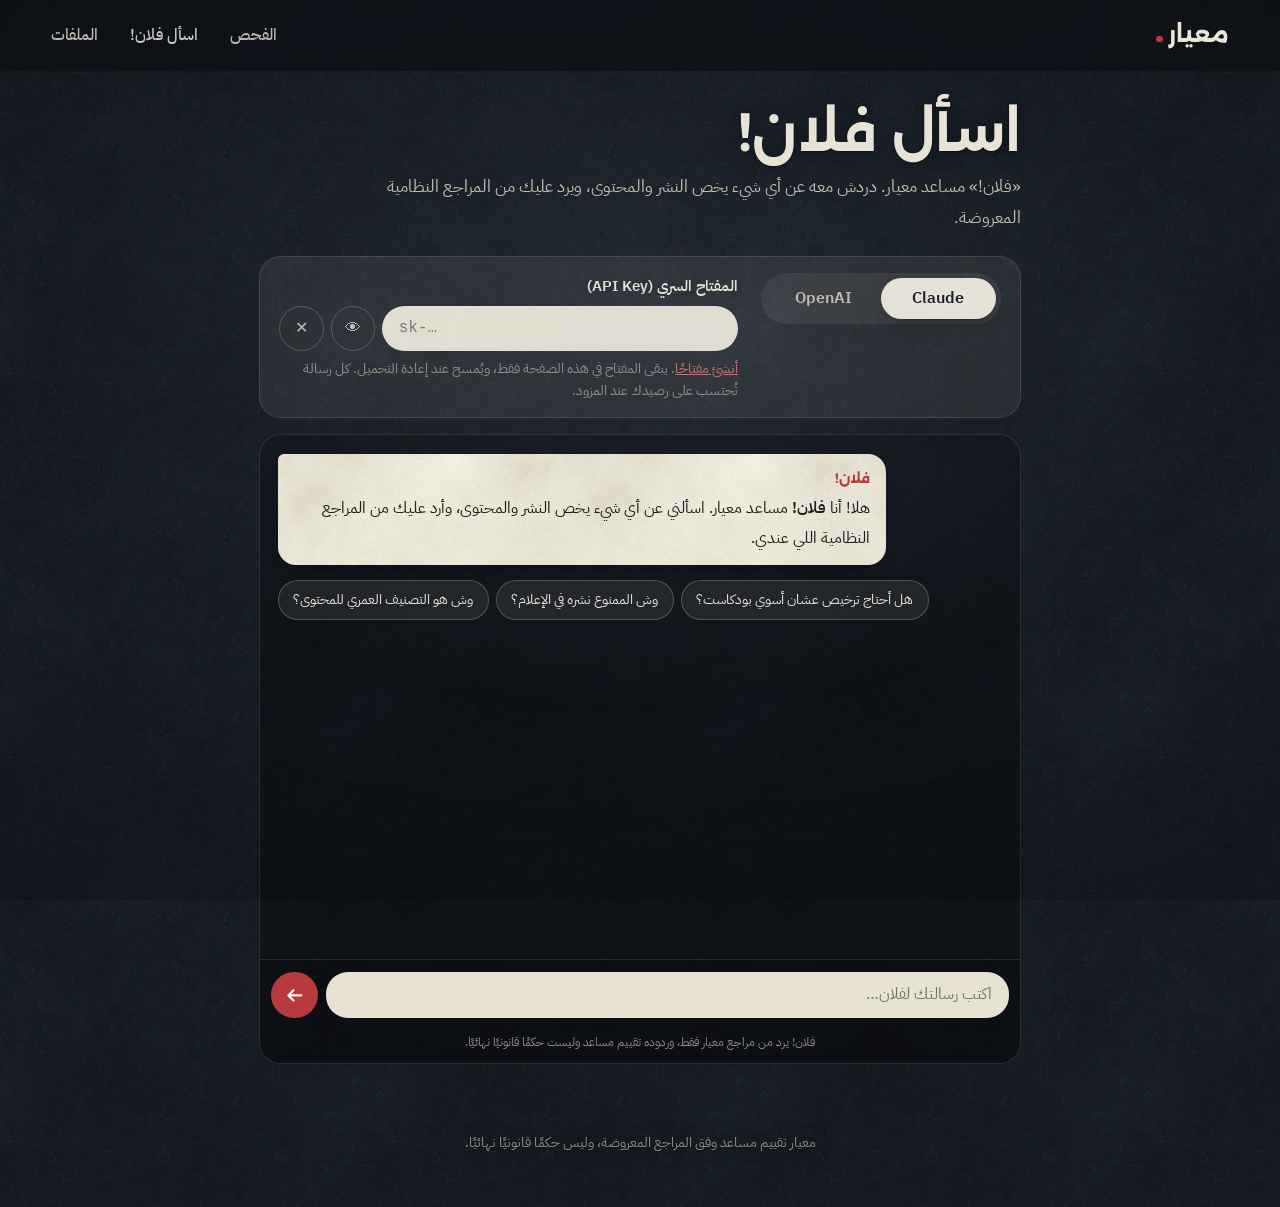
==== commit 608c58f3: "«اسأل فلان!» صار دردشة: ترسل رسالة ويرد عليك، مع مراجع معيار Co-Authored-By: Claude Opus 5.5 <norepl" ====
--- a/ask.html
+++ b/ask.html
@@ -3,271 +3,72 @@
   <head>
     <meta charset="UTF-8" />
     <meta name="viewport" content="width=device-width, initial-scale=1.0, viewport-fit=cover" />
-    <meta http-equiv="Content-Security-Policy" content="default-src 'none'; script-src 'self'; style-src 'self'; img-src 'self' data: blob: https://tamim.goatcounter.com; font-src 'self'; connect-src 'self' https://api.anthropic.com https://api.openai.com; frame-src 'self'; media-src 'self'; object-src 'none'; base-uri 'none'; form-action 'none'">
+    <meta http-equiv="Content-Security-Policy" content="default-src 'none'; script-src 'self'; style-src 'self'; img-src 'self' data: blob: https://tamim.goatcounter.com; font-src 'self'; connect-src 'self' https://api.anthropic.com https://api.openai.com; base-uri 'self'; form-action 'none'; object-src 'none'" />
     <meta name="referrer" content="no-referrer" />
     <meta name="color-scheme" content="light" />
     <meta name="theme-color" content="#141920" />
-    <meta name="description" content="معيار: راجع نصك وافهم المراجع النظامية المرتبطة به قبل النشر. تقييم مساعد وفق مراجع محددة ومعروضة." />
+    <meta name="description" content="اسأل فلان! مساعد منصة معيار: دردش معه عن أي شيء يخص النشر والمحتوى، ويرد عليك من المراجع النظامية المعروضة." />
     <title>اسأل فلان! — معيار</title>
     <link rel="icon" type="image/svg+xml" href="./favicon.svg" />
-    <link rel="preload" as="image" href="./media/gauge-poster.webp" type="image/webp" />
-    <link rel="stylesheet" href="./tamim-intro.css" />
     <script src="./ask-head.js"></script>
-    <link rel="stylesheet" href="./ask.css" />
-    <script type="module" crossorigin src="./assets/index-B-Z4jyRB.js"></script>
-    <link rel="stylesheet" crossorigin href="./assets/index-CPMTuU82.css">
-    <script type="module" src="./ask-mode.js"></script>
+    <link rel="stylesheet" href="./assets/index-CPMTuU82.css" />
+    <link rel="stylesheet" href="./ask-chat.css" />
+    <script src="./t.js" defer></script>
+    <script src="./ask-chat.js" defer></script>
   </head>
-  <body>
-    <a class="skip" href="#api">تخطَّ إلى اسأل فلان!</a>
-
-    <section class="tamim-intro" id="tamim-intro" aria-labelledby="tamim-intro-heading">
-      <header class="tamim-masthead">
-        <span class="tamim-edition" dir="ltr">TAMIM / IMPACT</span>
-      </header>
-      <div class="tamim-layout">
-        <div class="tamim-copy">
-          <h1 class="tamim-brand" id="tamim-intro-heading">مبادرة جندي على الحدود الرقمية</h1>
-          <p class="tamim-initiative">منصة معيار</p>
-          <div class="tamim-actions">
-            <a class="tamim-action tamim-action-main" id="enter-miyaar" href="#top"><span>فحص</span><svg viewBox="0 0 24 24" aria-hidden="true"><path d="M18 6 6 18M6 6v12h12"/></svg></a>
-          </div>
-          <div class="tamim-follow">
-            <span class="tamim-person">تميم الحارثي<em>.</em><small>مقدم برامج وصانع محتوى</small></span>
-            <span class="tamim-follow-label">تابعوني<svg viewBox="0 0 52 28" aria-hidden="true"><path d="M49 5C30 2 32 23 6 22M14 15l-9 7 10 3"/></svg></span>
-            <ul class="tamim-socials" aria-label="حسابات تميم">
-              <li><a href="https://x.com/tamimimpact" target="_blank" rel="noopener noreferrer" aria-label="تميم على X"><svg viewBox="0 0 24 24" aria-hidden="true"><path class="fill" d="M17.8 3h3.1l-6.8 7.7 8 10.3h-6.3l-4.9-6.4L5.3 21H2.2l7.3-8.3L1.8 3h6.4l4.4 5.8L17.8 3Zm-1.1 16.2h1.7L7.4 4.7H5.6l11.1 14.5Z"/></svg></a></li>
-              <li><a href="https://www.instagram.com/tamimimpact/" target="_blank" rel="noopener noreferrer" aria-label="تميم على Instagram"><svg viewBox="0 0 24 24" aria-hidden="true"><rect x="3" y="3" width="18" height="18" rx="5"/><circle cx="12" cy="12" r="4.2"/><circle fill="currentColor" stroke="none" cx="17.4" cy="6.6" r="1.1"/></svg></a></li>
-              <li><a href="https://www.tiktok.com/@tamimimpact" target="_blank" rel="noopener noreferrer" aria-label="تميم على TikTok"><svg viewBox="0 0 24 24" aria-hidden="true"><path d="M14 3v11.5a3.5 3.5 0 1 1-3.5-3.5M14 3c.4 2.9 2.3 4.7 5 5"/></svg></a></li>
-              <li><a href="https://www.youtube.com/@TamimImpact1" target="_blank" rel="noopener noreferrer" aria-label="تميم على YouTube"><svg viewBox="0 0 24 24" aria-hidden="true"><rect x="2.5" y="5.5" width="19" height="13" rx="4"/><path class="fill" d="M10 9.2v5.6l5-2.8z"/></svg></a></li>
-              <li><a href="https://tamimbuteful1-prog.github.io/tamim-portfolio/" target="_blank" rel="noopener noreferrer" class="tamim-portfolio-link" dir="rtl">ملف الأعمال</a></li>
-            </ul>
-          </div>
-        </div>
-      </div>
-      <div class="tamim-bottom">
-        <p>إعلام. محتوى. أثر.</p>
-        <a class="tamim-discover" href="#top">اكتشف معيار<span aria-hidden="true">↓</span></a>
-      </div>
-    </section>
-
-
-    <header class="nav" id="nav">
-      <a class="brand" href="./" aria-label="معيار — أعلى الصفحة">معيار<span class="dot" aria-hidden="true"></span></a>
-      <nav aria-label="أقسام الصفحة">
+  <body class="fc-body">
+    <header class="nav fc-nav" id="nav">
+      <a class="brand" href="./" aria-label="معيار — الرئيسية">معيار<span class="dot" aria-hidden="true"></span></a>
+      <nav aria-label="أقسام الموقع">
         <a href="./#api">الفحص</a>
-        <a href="#api">اسأل فلان!</a>
+        <a href="./ask.html" aria-current="page">اسأل فلان!</a>
         <a href="./#files">الملفات</a>
       </nav>
     </header>
 
+    <main id="main" class="fc">
+      <header class="fc-head">
+        <h1>اسأل فلان!</h1>
+        <p>«فلان!» مساعد معيار. دردش معه عن أي شيء يخص النشر والمحتوى، ويرد عليك من المراجع النظامية المعروضة.</p>
+      </header>
 
-    <main id="main">
-      <section class="hero" id="top" aria-labelledby="hero-h">
-        <div class="hero-copy">
-          <p class="hero-brand reveal">معيار</p>
-          <h1 id="hero-h" class="reveal">انشر بوعي.</h1>
-          <p class="lede reveal">راجع نصك وافهم المراجع النظامية المرتبطة به قبل النشر.</p>
-          <div class="cta reveal">
-            <a class="btn btn-primary" href="#api">فحص نص باستخدام API</a>
-            <a class="btn btn-quiet" href="#files">تحميل الملفات ونسخ البرومبت</a>
+      <section class="fc-setup" id="fc-setup" aria-label="إعداد المحادثة">
+        <div class="fc-setup-row">
+          <div class="seg fc-seg" role="radiogroup" aria-label="مزود الذكاء الاصطناعي" id="fc-provider">
+            <button type="button" role="radio" aria-checked="true" data-p="anthropic">Claude</button>
+            <button type="button" role="radio" aria-checked="false" data-p="openai">OpenAI</button>
+          </div>
+          <div class="fc-key">
+            <label for="fc-key-input">المفتاح السري (API Key)</label>
+            <div class="fc-key-field">
+              <input id="fc-key-input" type="password" dir="ltr" autocomplete="off" spellcheck="false" placeholder="sk-…" />
+              <button type="button" class="fc-icon" id="fc-key-show" aria-label="إظهار المفتاح">👁</button>
+              <button type="button" class="fc-icon" id="fc-key-clear" aria-label="مسح المفتاح">✕</button>
+            </div>
+            <p class="fc-hint"><a id="fc-key-link" href="https://platform.claude.com/settings/keys" target="_blank" rel="noopener noreferrer">أنشئ مفتاحًا</a>. يبقى المفتاح في هذه الصفحة فقط، ويُمسح عند إعادة التحميل. كل رسالة تُحتسب على رصيدك عند المزود.</p>
           </div>
         </div>
-        <a class="scroll-cue" href="#api" aria-label="تابع التمرير"><span></span></a>
+        <div class="fc-setup-done" hidden>
+          <span id="fc-key-status">المفتاح جاهز</span>
+          <button type="button" class="fc-link" id="fc-key-edit">تغيير</button>
+        </div>
       </section>
 
-      <div id="anatomy" hidden></div>
-
-      <!-- ============================================================ API path -->
-      <section id="api" class="tool" aria-labelledby="api-h" tabindex="-1">
-        <header class="section-head reveal">
-          <p class="kicker"><a href="./">معيار</a></p>
-          <h2 id="api-h">اسأل فلان!</h2>
-          <p>«فلان!» مساعد معيار. اسأله عن أي شيء يخص النشر والمحتوى، ويجاوبك من المراجع النظامية المعروضة، بمفتاحك لدى OpenAI أو Claude.</p>
-          <p class="cost-note"><b>يتطلب دفع مبلغ مالي</b> لمنصة الذكاء الاصطناعي التي تختارها: Anthropic (Claude) أو OpenAI. أقل مبلغ للشحن ٥ دولارات.</p>
-          <div class="videos">
-            <p class="videos-label">شاهد الشرح: كيف تحصل على مفتاح API وتشحن رصيدك</p>
-            <ul class="video-list">
-              <li><button type="button" class="video-btn" data-video="claude-desktop"><svg viewBox="0 0 24 24" aria-hidden="true"><path d="M8 5.5v13l11-6.5z"/></svg><span>Claude<small>على الكمبيوتر</small></span></button></li>
-              <li><button type="button" class="video-btn" data-video="claude-mobile" data-short=""><svg viewBox="0 0 24 24" aria-hidden="true"><path d="M8 5.5v13l11-6.5z"/></svg><span>Claude<small>على الجوال</small></span></button></li>
-              <li><button type="button" class="video-btn" data-video="openai-desktop"><svg viewBox="0 0 24 24" aria-hidden="true"><path d="M8 5.5v13l11-6.5z"/></svg><span>OpenAI<small>على الكمبيوتر</small></span></button></li>
-              <li><button type="button" class="video-btn" data-video="openai-mobile" data-short=""><svg viewBox="0 0 24 24" aria-hidden="true"><path d="M8 5.5v13l11-6.5z"/></svg><span>OpenAI<small>على الجوال</small></span></button></li>
-            </ul>
-          </div>
-        </header>
-
-        <dialog class="video-modal" id="video-modal" aria-label="فيديو الشرح">
-          <div class="video-frame" id="video-frame"></div>
-          <button type="button" class="video-close" id="video-close" aria-label="إغلاق الفيديو"><svg viewBox="0 0 24 24" aria-hidden="true"><path d="M6 6l12 12M18 6 6 18"/></svg></button>
-        </dialog>
-
-        <div class="bench reveal">
-          <div class="setup">
-            <div class="seg" role="radiogroup" aria-label="نوع المهمة" id="task-group" hidden>
-              <button type="button" role="radio" aria-checked="false" data-task="check">فحص نص</button>
-              <button type="button" role="radio" aria-checked="true" data-task="question">اسأل فلان!</button>
-            </div>
-
-            <div class="seg seg-provider" role="radiogroup" aria-label="مزود الذكاء الاصطناعي" id="provider-group">
-              <button type="button" role="radio" aria-checked="false" data-provider="openai">OpenAI</button>
-              <button type="button" role="radio" aria-checked="true" data-provider="anthropic">Claude</button>
-            </div>
-
-            <div class="field key-field">
-              <label for="api-key">المفتاح السري (API Key)</label>
-              <div class="key-row">
-                <input id="api-key" type="password" autocomplete="off" autocapitalize="off" spellcheck="false" dir="ltr"
-                  placeholder="sk-…" aria-describedby="key-help" />
-                <button type="button" class="icon-btn" id="toggle-key" aria-pressed="false" aria-label="إظهار المفتاح" title="إظهار المفتاح">
-                  <svg viewBox="0 0 24 24" aria-hidden="true"><path d="M2 12s3.6-7 10-7 10 7 10 7-3.6 7-10 7S2 12 2 12Z"/><circle cx="12" cy="12" r="3"/></svg>
-                </button>
-                <button type="button" class="icon-btn" id="clear-key" aria-label="مسح المفتاح" title="مسح المفتاح">
-                  <svg viewBox="0 0 24 24" aria-hidden="true"><path d="M6 6l12 12M18 6 6 18"/></svg>
-                </button>
-              </div>
-              <p class="hint" id="key-help">
-                <a id="key-link" href="https://platform.claude.com/settings/keys" target="_blank" rel="noopener noreferrer">أنشئ مفتاحًا لدى Anthropic</a>
-                · يبقى في هذه الصفحة فقط، ويُمسح عند إعادة التحميل.
-              </p>
-              <details class="more">
-                <summary>ما المفتاح؟ وكيف تُحتسب التكلفة؟</summary>
-                <div class="more-body">
-                  <p>المفتاح يسمح لهذه الصفحة بإرسال طلبك إلى المزود عبر حسابك أنت. يُنشأ من لوحة المطورين لدى المزود، ويحتاج غالبًا إلى تفعيل الفوترة أو إضافة رصيد.</p>
-                  <p>فوترة API منفصلة عن اشتراك ChatGPT أو Claude؛ الاشتراك وحده لا يكفي. كل طلب يُحتسب على حسابك لدى المزود.</p>
-                  <p>لا يُحفظ المفتاح في المتصفح ولا في الروابط، ولا يُرسل إلا في ترويسة المصادقة إلى عنوان المزود الرسمي. يختار معيار النموذج تلقائيًا.</p>
-                </div>
-              </details>
-            </div>
-          </div>
-
-          <div class="sheet">
-            <label for="user-text" id="input-label" class="sheet-label">الصق النص الذي تنوي نشره</label>
-            <textarea id="user-text" rows="9" maxlength="6000" placeholder="اكتب أو الصق النص هنا…"></textarea>
-            <div class="sheet-meta">
-              <span class="counter" id="counter" aria-live="polite"></span>
-              <details class="more context" id="context">
-                <summary>سياق اختياري</summary>
-                <div class="more-body grid3">
-                  <div class="field">
-                    <label for="ctx-venue">مكان النشر</label>
-                    <select id="ctx-venue">
-                      <option value="">غير محدد</option>
-                      <option value="social">منصة تواصل اجتماعي</option>
-                      <option value="web">موقع إلكتروني أو مدونة</option>
-                      <option value="print">صحيفة أو مجلة أو مطبوعة</option>
-                      <option value="broadcast">قناة تلفزيونية أو إذاعية</option>
-                      <option value="audio">بودكاست أو محتوى صوتي</option>
-                      <option value="video">فيلم أو فيديو</option>
-                      <option value="outdoor">إعلان في مكان عام أو لوحة</option>
-                      <option value="other">أخرى</option>
-                    </select>
-                  </div>
-                  <div class="field">
-                    <label for="ctx-ad">يتضمن إعلانًا تجاريًا؟</label>
-                    <select id="ctx-ad">
-                      <option value="">غير محدد</option>
-                      <option value="yes">نعم</option>
-                      <option value="no">لا</option>
-                      <option value="unsure">غير متأكد</option>
-                    </select>
-                  </div>
-                  <div class="field">
-                    <label for="ctx-license">لديك إذن أو ترخيص ذو صلة؟</label>
-                    <select id="ctx-license">
-                      <option value="">غير محدد</option>
-                      <option value="yes">نعم</option>
-                      <option value="no">لا</option>
-                      <option value="unsure">غير متأكد</option>
-                      <option value="na">لا ينطبق</option>
-                    </select>
-                  </div>
-                  <p class="hint full">لا تُدخل معلومات شخصية. تُرسل هذه الإجابات كما هي، ولا يتحقق منها معيار.</p>
-                </div>
-              </details>
-            </div>
-
-            <div class="runbar">
-              <div class="estimate" id="estimate" aria-live="polite"></div>
-              <label class="check" id="consent-box">
-                <input type="checkbox" id="consent" />
-                <span>أوافق على إرسال النص والمراجع المختارة إلى المزود الذي اخترته.</span>
-              </label>
-              <div class="actions">
-                <button type="button" class="btn btn-primary" id="run">افحص النص</button>
-                <button type="button" class="btn btn-quiet" id="cancel" hidden>إلغاء</button>
-              </div>
-              <p class="hint" id="cancel-note" hidden>الإلغاء يوقف الانتظار، ولا يضمن إلغاء تكلفة ما عالجه المزود بالفعل.</p>
-            </div>
-          </div>
-        </div>
-
-        <div id="output" class="output" aria-live="polite"></div>
+      <section class="fc-chat" aria-label="المحادثة">
+        <div class="fc-log" id="fc-log" aria-live="polite"></div>
+        <form class="fc-composer" id="fc-form">
+          <textarea id="fc-input" rows="1" placeholder="اكتب رسالتك لفلان…" aria-label="رسالتك"></textarea>
+          <button type="submit" class="fc-send" id="fc-send" aria-label="إرسال">
+            <svg viewBox="0 0 24 24" aria-hidden="true"><path d="M20 12H5M11 6l-6 6 6 6"/></svg>
+          </button>
+        </form>
+        <p class="fc-foot">فلان! يرد من مراجع معيار فقط، وردوده تقييم مساعد وليست حكمًا قانونيًا نهائيًا.</p>
       </section>
-
-      <!-- ============================================================ Files path -->
-      <section id="files" class="tool files" aria-labelledby="files-h" tabindex="-1">
-        <header class="section-head reveal">
-          <p class="kicker">المسار الثاني</p>
-          <h2 id="files-h">استخدم معيار داخل مساعدك</h2>
-          <p>دون مفتاح API: أرفق المراجع والبرومبت في ChatGPT أو Claude.</p>
-        </header>
-
-        <ol class="steps">
-          <li class="step reveal">
-            <span class="num" aria-hidden="true">١</span>
-            <h3>حمّل الملفات وانسخ البرومبت.</h3>
-            <div class="step-actions">
-              <a class="btn btn-primary" id="zip-link" href="./miyaar-references.zip" download>تحميل ملف ZIP</a>
-              <button type="button" class="btn btn-quiet" id="copy-prompt">نسخ البرومبت</button>
-            </div>
-            <p class="hint" id="zip-meta">ستة ملفات PDF والبرومبت، في ملف واحد.</p>
-          </li>
-          <li class="step reveal">
-            <span class="num" aria-hidden="true">٢</span>
-            <h3>فك ضغط ZIP، وأرفق ملفات PDF والبرومبت في دردشة ChatGPT أو Claude.</h3>
-            <div class="step-actions">
-              <a class="btn btn-quiet" href="https://chatgpt.com/" target="_blank" rel="noopener noreferrer">فتح ChatGPT</a>
-              <a class="btn btn-quiet" href="https://claude.ai/" target="_blank" rel="noopener noreferrer">فتح Claude</a>
-            </div>
-          </li>
-          <li class="step reveal">
-            <span class="num" aria-hidden="true">٣</span>
-            <h3>اكتب النص الذي تريد فحصه أو السؤال الذي تريد طرحه.</h3>
-            <p class="hint">تظهر الإجابة داخل المساعد الذي اخترته، ويخضع الاستخدام لحدود حسابك وخطته. معيار لا ينقل الملفات تلقائيًا، ولا تعود الإجابة إلى هذه الصفحة.</p>
-          </li>
-        </ol>
-
-        <details class="more prompt-view reveal">
-          <summary>قراءة البرومبت كاملًا</summary>
-          <div class="more-body">
-            <pre id="prompt-text" dir="rtl"></pre>
-          </div>
-        </details>
-      </section>
-
-      <section id="founder" class="founder" aria-labelledby="founder-h">
-        <p class="founder-kicker">مؤسس المبادرة</p>
-        <figure class="founder-photo">
-          <img src="./media/founder.jpg" width="720" height="720" loading="lazy" decoding="async" alt="تميم الحارثي" />
-        </figure>
-        <h2 id="founder-h" class="founder-name">تميم الحارثي</h2>
-        <p class="founder-role">مبادرة جندي على الحدود الرقمية</p>
-        <ul class="tamim-socials founder-socials" aria-label="حسابات تميم">
-              <li><a href="https://x.com/tamimimpact" target="_blank" rel="noopener noreferrer" aria-label="تميم على X"><svg viewBox="0 0 24 24" aria-hidden="true"><path class="fill" d="M17.8 3h3.1l-6.8 7.7 8 10.3h-6.3l-4.9-6.4L5.3 21H2.2l7.3-8.3L1.8 3h6.4l4.4 5.8L17.8 3Zm-1.1 16.2h1.7L7.4 4.7H5.6l11.1 14.5Z"/></svg></a></li>
-              <li><a href="https://www.instagram.com/tamimimpact/" target="_blank" rel="noopener noreferrer" aria-label="تميم على Instagram"><svg viewBox="0 0 24 24" aria-hidden="true"><rect x="3" y="3" width="18" height="18" rx="5"/><circle cx="12" cy="12" r="4.2"/><circle fill="currentColor" stroke="none" cx="17.4" cy="6.6" r="1.1"/></svg></a></li>
-              <li><a href="https://www.tiktok.com/@tamimimpact" target="_blank" rel="noopener noreferrer" aria-label="تميم على TikTok"><svg viewBox="0 0 24 24" aria-hidden="true"><path d="M14 3v11.5a3.5 3.5 0 1 1-3.5-3.5M14 3c.4 2.9 2.3 4.7 5 5"/></svg></a></li>
-              <li><a href="https://www.youtube.com/@TamimImpact1" target="_blank" rel="noopener noreferrer" aria-label="تميم على YouTube"><svg viewBox="0 0 24 24" aria-hidden="true"><rect x="2.5" y="5.5" width="19" height="13" rx="4"/><path class="fill" d="M10 9.2v5.6l5-2.8z"/></svg></a></li>
-              <li><a href="https://tamimbuteful1-prog.github.io/tamim-portfolio/" target="_blank" rel="noopener noreferrer" class="tamim-portfolio-link" dir="rtl">ملف الأعمال</a></li>
-            </ul>
-      </section>
-
     </main>
 
-    <footer class="foot">
+    <footer class="foot fc-pagefoot">
       <p>معيار تقييم مساعد وفق المراجع المعروضة، وليس حكمًا قانونيًا نهائيًا.</p>
-      <p>موقع ثابت: لا حسابات ولا قاعدة بيانات للمستخدمين، ونقيس الزيارات بعدّاد مجهول الهوية دون ملفات تعريف ارتباط.</p>
     </footer>
-
-    <noscript><p class="noscript">تعمل روابط التحميل والمساعدين دون JavaScript، أما أداة الفحص عبر API فتحتاج إلى تفعيله.</p></noscript>
+    <noscript><p class="noscript">«اسأل فلان!» يحتاج إلى تفعيل JavaScript.</p></noscript>
   </body>
 </html>
--- a/ask-chat.css
+++ b/ask-chat.css
@@ -0,0 +1,66 @@
+/* «اسأل فلان!» chat */
+.fc-body { min-height: 100vh; }
+.fc { max-width: 54rem; margin: 0 auto; padding: clamp(5.5rem, 11vh, 7rem) var(--gutter) 2rem; }
+.fc-nav { background: rgba(14, 18, 23, .82); backdrop-filter: blur(8px); }
+.fc-nav nav a[aria-current="page"] { color: var(--ink-hover); }
+.fc-head h1 { font-family: var(--display); font-size: clamp(2.2rem, 6vw, 3.4rem); line-height: 1.2; margin: 0 0 .5rem; color: var(--ink); text-shadow: var(--text-shadow); }
+.fc-head p { margin: 0 0 1.4rem; color: var(--ink-2); max-width: 40rem; }
+
+.fc-setup { background: var(--tint); border: 1px solid var(--line); border-radius: var(--radius); padding: 1rem 1.2rem; margin-bottom: 1rem; }
+.fc-setup-row { display: grid; grid-template-columns: minmax(0, 15rem) minmax(0, 1fr); gap: 1rem 1.4rem; align-items: start; }
+.fc-seg button { color: var(--ink-2); font-family: var(--body); font-size: 1rem; }
+.fc-key label { display: block; font-weight: 600; font-size: .95rem; margin-bottom: .35rem; color: var(--ink); }
+.fc-key-field { display: flex; gap: .4rem; }
+.fc-key-field input { flex: 1; min-width: 0; min-height: 2.8rem; border-radius: 999px; border: 1px solid var(--line-2); background: var(--sheet); color: var(--paper-ink); padding: 0 1rem; font-size: 1rem; font-family: ui-monospace, monospace; }
+.fc-icon { flex: none; width: 2.8rem; height: 2.8rem; border-radius: 50%; border: 1px solid var(--line-2); background: transparent; color: var(--ink-2); cursor: pointer; font-size: 1rem; }
+.fc-hint { margin: .45rem 0 0; font-size: .85rem; line-height: 1.6; color: var(--muted); }
+.fc-hint a, .fc-link { color: var(--orange-ink); }
+.fc-link { background: none; border: 0; cursor: pointer; font: inherit; text-decoration: underline; padding: 0 .4rem; }
+.fc-setup.done .fc-setup-row { display: none; }
+.fc-setup-done { display: flex; align-items: center; gap: .4rem; font-size: .95rem; color: var(--ink-2); }
+.fc-setup-done::before { content: ""; width: .55rem; height: .55rem; border-radius: 50%; background: var(--green); }
+
+.fc-chat { background: rgba(10, 13, 17, .55); border: 1px solid var(--line); border-radius: var(--radius); display: flex; flex-direction: column; height: min(70vh, 44rem); min-height: 26rem; overflow: hidden; }
+.fc-log { flex: 1; overflow-y: auto; padding: 1.2rem 1.1rem .6rem; display: flex; flex-direction: column; gap: .9rem; scroll-behavior: smooth; }
+.fc-msg { max-width: min(85%, 38rem); padding: .75rem 1rem; border-radius: 18px; line-height: 1.85; font-size: 1rem; overflow-wrap: anywhere; position: relative; }
+.fc-msg p { margin: 0 0 .5rem; } .fc-msg p:last-child { margin-bottom: 0; }
+.fc-msg ul, .fc-msg ol { margin: .2rem 0 .5rem; padding-inline-start: 1.3rem; }
+.fc-user { align-self: flex-start; background: var(--ink); color: var(--ivory); border-start-start-radius: 6px; white-space: pre-wrap; }
+.fc-bot { align-self: flex-end; background: #ddd8ca url(./assets/paper-DBxO3Du3.webp); background-size: 300px; color: var(--paper-ink); border-start-end-radius: 6px; box-shadow: 0 10px 22px -16px #000; }
+.fc-name { display: block; font-family: var(--display); font-weight: 700; font-size: .85rem; color: var(--orange); margin-bottom: .15rem; }
+.fc-bot.err { background: var(--red-soft); color: #5a1d15; }
+.fc-typing span { display: inline-block; width: .45rem; height: .45rem; margin: 0 .12rem; border-radius: 50%; background: #6b665c; animation: fc-dot 1.1s infinite ease-in-out; }
+.fc-typing span:nth-child(2) { animation-delay: .15s; } .fc-typing span:nth-child(3) { animation-delay: .3s; }
+@keyframes fc-dot { 0%, 80%, 100% { opacity: .25; transform: translateY(0); } 40% { opacity: 1; transform: translateY(-3px); } }
+.fc-refs { margin-top: .5rem; font-size: .8rem; color: #5d5951; }
+.fc-refs summary { cursor: pointer; }
+.fc-refs li { line-height: 1.6; }
+.fc-chips { display: flex; flex-wrap: wrap; gap: .45rem; justify-content: flex-end; }
+.fc-chip { border: 1px solid var(--line-2); background: var(--tint); color: var(--ink); border-radius: 999px; padding: .4rem .9rem; font: inherit; font-size: .9rem; cursor: pointer; }
+.fc-chip:hover { background: var(--tint-2); }
+
+.fc-composer { display: flex; gap: .5rem; align-items: flex-end; padding: .7rem; border-top: 1px solid var(--line); background: rgba(10, 13, 17, .6); }
+.fc-composer textarea { flex: 1; resize: none; max-height: 9rem; min-height: 2.9rem; border-radius: 22px; border: 1px solid var(--line-2); background: var(--sheet); color: var(--paper-ink); padding: .6rem 1rem; font: inherit; font-size: 1rem; line-height: 1.6; }
+.fc-composer textarea:focus, .fc-key-field input:focus { outline: 2px solid var(--orange-ink); outline-offset: 1px; }
+.fc-send { flex: none; width: 2.9rem; height: 2.9rem; border-radius: 50%; border: 0; background: var(--orange); color: #fff; cursor: pointer; display: grid; place-items: center; }
+.fc-send svg { width: 1.3rem; height: 1.3rem; fill: none; stroke: currentColor; stroke-width: 2.4; stroke-linecap: round; stroke-linejoin: round; }
+.fc-send:disabled { opacity: .45; cursor: default; }
+.fc-foot { margin: 0; padding: .1rem 1rem .6rem; font-size: .78rem; color: var(--muted); background: rgba(10, 13, 17, .6); text-align: center; }
+.fc-pagefoot { text-align: center; }
+
+@media (max-width: 640px) {
+  .fc-setup-row { grid-template-columns: 1fr; }
+  .fc-msg { max-width: 92%; }
+  .fc-chat { height: 72vh; }
+}
+
+/* embedded inside the home page */
+html.ask-embed body { background: transparent; }
+html.ask-embed .fc-nav, html.ask-embed .fc-head, html.ask-embed .fc-pagefoot { display: none; }
+html.ask-embed .fc { padding: 0; max-width: none; }
+html.ask-embed .fc-chat { height: 36rem; }
+@media (max-width: 640px) { html.ask-embed .fc-chat { height: 34rem; } }
+.fc-setup-row > *, .fc-key, .fc-key-field { min-width: 0; }
+.fc-key-field input { width: 100%; }
+html.ask-embed .fc-setup, html.ask-embed .fc-chat { margin: 0; }
+html.ask-embed .fc { padding: .9rem; }
